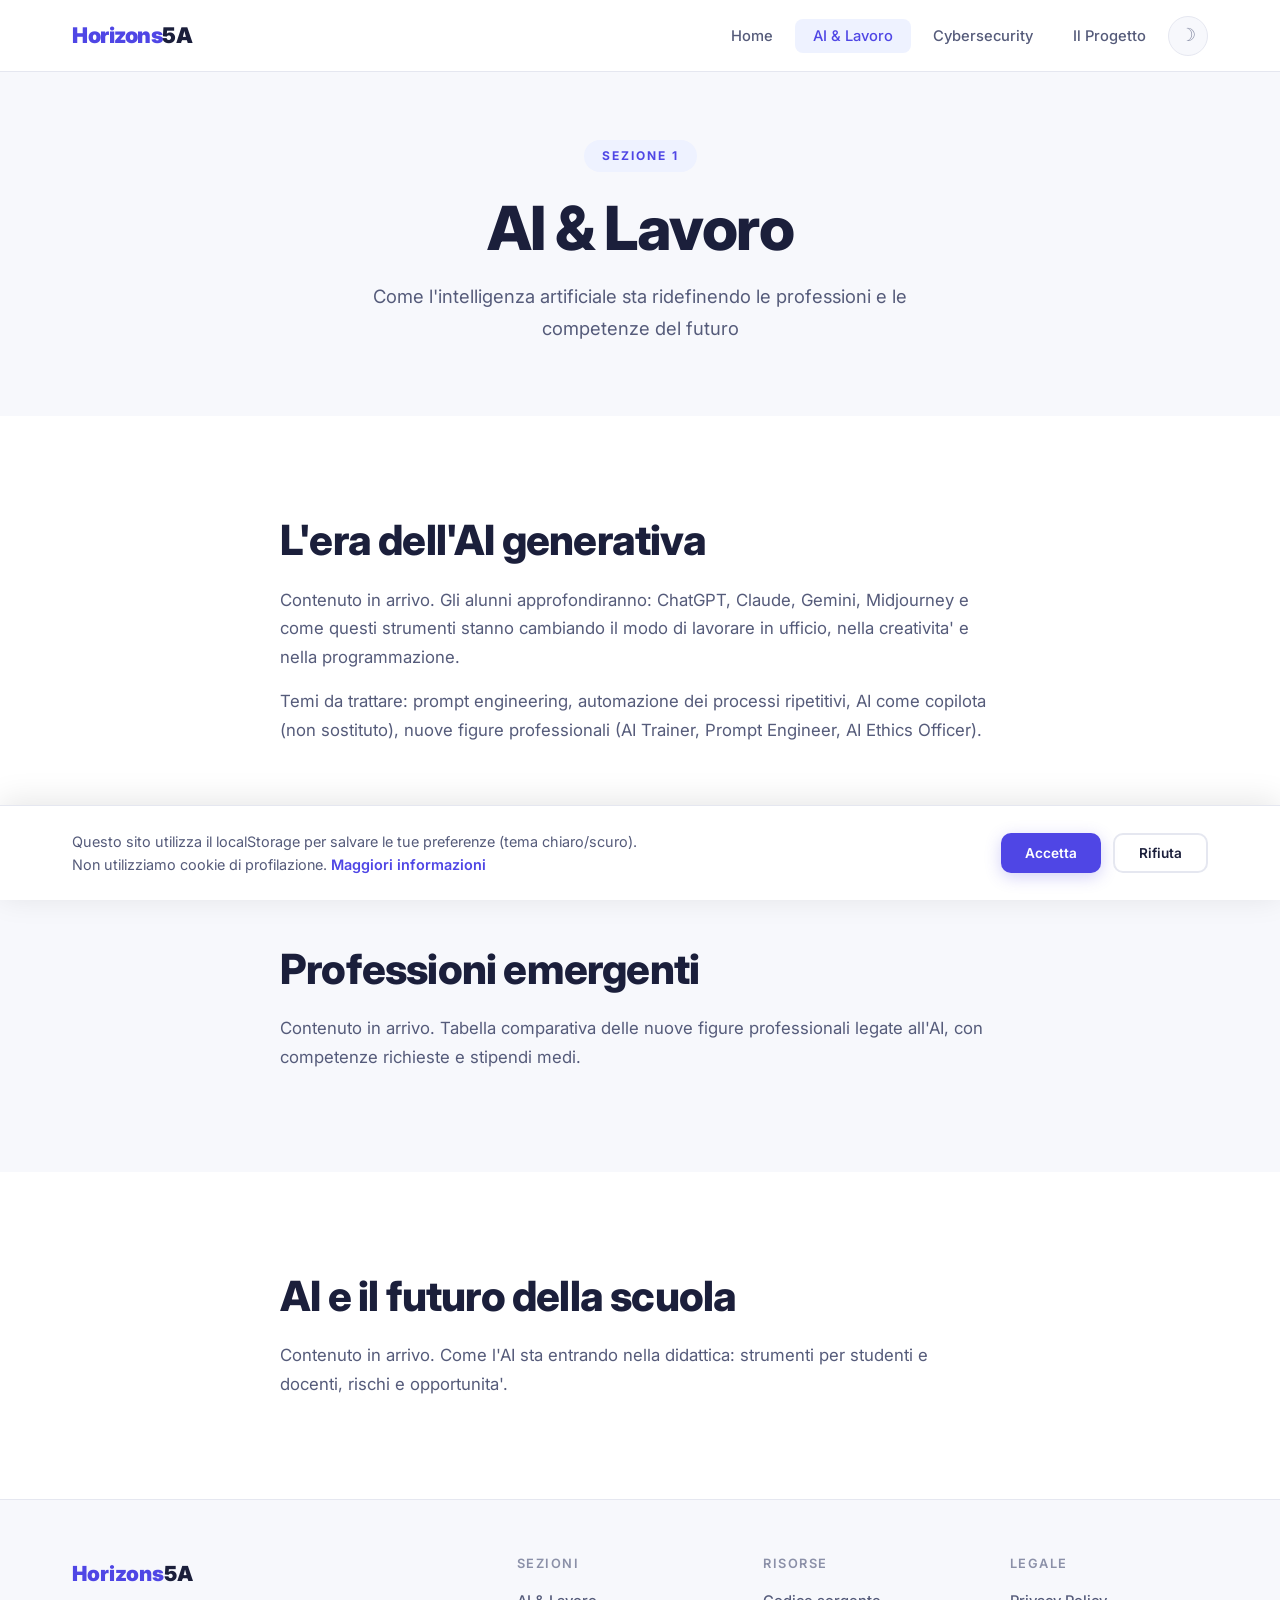
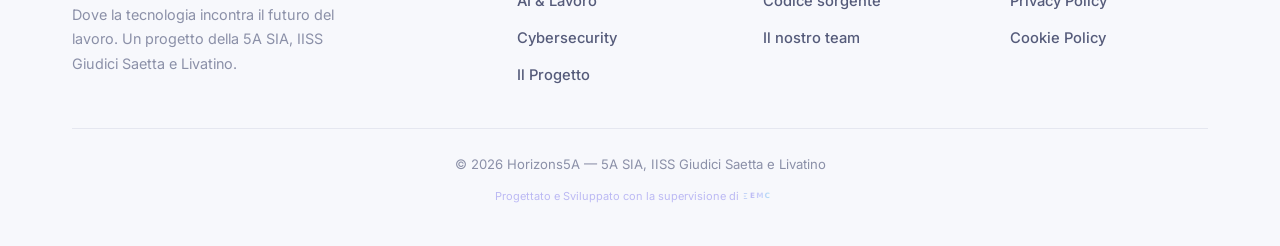
==== pages/ai-lavoro.html @ 9873b33f "Aggiunta Cookie Policy, Privacy Policy e cookie banner" ====
<!DOCTYPE html>
<html lang="it">
<head>
    <meta charset="UTF-8">
    <meta name="viewport" content="width=device-width, initial-scale=1.0">
    <title>AI & Lavoro — Horizons5A</title>
    <link rel="stylesheet" href="../css/style.css">
</head>
<body>

    <nav class="navbar">
        <div class="container">
            <a href="../index.html" class="nav-brand"><span>Horizons</span>5A</a>
            <ul class="nav-links">
                <li><a href="../index.html">Home</a></li>
                <li><a href="ai-lavoro.html">AI & Lavoro</a></li>
                <li><a href="cybersecurity.html">Cybersecurity</a></li>
                <li><a href="il-progetto.html">Il Progetto</a></li>
                <li><button class="theme-toggle" aria-label="Cambia tema"></button></li>
            </ul>
            <button class="nav-hamburger" aria-label="Menu">
                <span></span><span></span><span></span>
            </button>
        </div>
    </nav>

    <section class="page-hero">
        <div class="container">
            <span class="section-tag">Sezione 1</span>
            <h1>AI & Lavoro</h1>
            <p>Come l'intelligenza artificiale sta ridefinendo le professioni e le competenze del futuro</p>
        </div>
    </section>

    <section>
        <div class="container">
            <div class="content-block fade-in">
                <h2>L'era dell'AI generativa</h2>
                <p>Contenuto in arrivo. Gli alunni approfondiranno: ChatGPT, Claude, Gemini, Midjourney e come questi strumenti stanno cambiando il modo di lavorare in ufficio, nella creativita' e nella programmazione.</p>
                <p>Temi da trattare: prompt engineering, automazione dei processi ripetitivi, AI come copilota (non sostituto), nuove figure professionali (AI Trainer, Prompt Engineer, AI Ethics Officer).</p>
            </div>
        </div>
    </section>

    <section style="background: var(--bg-secondary);">
        <div class="container">
            <div class="content-block fade-in">
                <h2>Professioni emergenti</h2>
                <p>Contenuto in arrivo. Tabella comparativa delle nuove figure professionali legate all'AI, con competenze richieste e stipendi medi.</p>
            </div>
        </div>
    </section>

    <section>
        <div class="container">
            <div class="content-block fade-in">
                <h2>AI e il futuro della scuola</h2>
                <p>Contenuto in arrivo. Come l'AI sta entrando nella didattica: strumenti per studenti e docenti, rischi e opportunita'.</p>
            </div>
        </div>
    </section>

    <footer class="footer">
        <div class="container">
            <div class="footer-grid">
                <div>
                    <div class="footer-brand"><span>Horizons</span>5A</div>
                    <p class="footer-desc">Dove la tecnologia incontra il futuro del lavoro. Un progetto della 5A SIA, IISS Giudici Saetta e Livatino.</p>
                </div>
                <div class="footer-col">
                    <h4>Sezioni</h4>
                    <ul>
                        <li><a href="ai-lavoro.html">AI & Lavoro</a></li>
                        <li><a href="cybersecurity.html">Cybersecurity</a></li>
                        <li><a href="il-progetto.html">Il Progetto</a></li>
                    </ul>
                </div>
                <div class="footer-col">
                    <h4>Risorse</h4>
                    <ul>
                        <li><a href="https://github.com/EnRiX84/horizons5a" target="_blank" rel="noopener">Codice sorgente</a></li>
                        <li><a href="il-progetto.html">Il nostro team</a></li>
                    </ul>
                </div>
                <div class="footer-col">
                    <h4>Legale</h4>
                    <ul>
                        <li><a href="privacy-policy.html">Privacy Policy</a></li>
                        <li><a href="cookie-policy.html">Cookie Policy</a></li>
                    </ul>
                </div>
            </div>
            <div class="footer-bottom">
                <p>&copy; 2026 Horizons5A &mdash; 5A SIA, IISS Giudici Saetta e Livatino</p>
                <p style="margin-top: 8px;">
                    <a href="https://www.enricomariacaruso.it" target="_blank" rel="noopener" style="opacity:0.35; font-size:11px;">
                        Progettato e Sviluppato con la supervisione di
                        <svg xmlns="http://www.w3.org/2000/svg" viewBox="0 0 120 30" style="height:11px; vertical-align:middle; display:inline-block;">
                            <defs>
                                <linearGradient id="emc-bars" x1="0%" y1="0%" x2="100%" y2="100%">
                                    <stop offset="0%" stop-color="#4f46e5"/>
                                    <stop offset="100%" stop-color="#0ea5e9"/>
                                </linearGradient>
                                <linearGradient id="emc-text" x1="0%" y1="0%" x2="100%" y2="0%">
                                    <stop offset="0%" stop-color="#4f46e5"/>
                                    <stop offset="50%" stop-color="#818cf8"/>
                                    <stop offset="100%" stop-color="#0ea5e9"/>
                                </linearGradient>
                            </defs>
                            <path d="M5 6 L15 6 L13 8 L5 8 Z" fill="url(#emc-bars)"/>
                            <path d="M5 13 L12 13 L10 15 L5 15 Z" fill="url(#emc-bars)"/>
                            <path d="M5 20 L15 20 L13 22 L5 22 Z" fill="url(#emc-bars)"/>
                            <text x="22" y="20" font-size="20" font-weight="700" letter-spacing="3" fill="url(#emc-text)" font-family="system-ui, sans-serif">EMC</text>
                        </svg>
                    </a>
                </p>
            </div>
        </div>
    </footer>

    <script src="../js/main.js"></script>
</body>
</html>
---- css/style.css ----
/* ============================================================
   Horizons5A — Stylesheet
   Ispirato a SiteGround: pulito, professionale, elegante
   ============================================================ */

@import url('https://fonts.googleapis.com/css2?family=Inter:wght@400;500;600;700;800;900&display=swap');

/* --- CSS Variables --- */
:root {
    --bg-primary: #ffffff;
    --bg-secondary: #f7f8fc;
    --bg-tertiary: #eef1f8;
    --bg-card: #ffffff;
    --text-primary: #1b1f3b;
    --text-secondary: #555b7a;
    --text-muted: #8b90a8;
    --accent: #4f46e5;
    --accent-hover: #4338ca;
    --accent-light: #eef2ff;
    --accent-glow: rgba(79, 70, 229, 0.08);
    --cyan: #0ea5e9;
    --gradient: linear-gradient(135deg, #4f46e5, #0ea5e9);
    --border: #e5e7f0;
    --shadow-sm: 0 1px 2px rgba(0, 0, 0, 0.04);
    --shadow: 0 4px 16px rgba(0, 0, 0, 0.06);
    --shadow-lg: 0 12px 48px rgba(0, 0, 0, 0.08);
    --shadow-xl: 0 24px 64px rgba(0, 0, 0, 0.1);
    --radius: 16px;
    --radius-sm: 10px;
    --radius-xs: 8px;
    --nav-height: 72px;
    --max-width: 1200px;
    --font: 'Inter', system-ui, -apple-system, sans-serif;
}

[data-theme="dark"] {
    --bg-primary: #0f1117;
    --bg-secondary: #161822;
    --bg-tertiary: #1c1f2e;
    --bg-card: #1c1f2e;
    --text-primary: #eceef4;
    --text-secondary: #9ca0b8;
    --text-muted: #6b7094;
    --accent: #818cf8;
    --accent-hover: #6366f1;
    --accent-light: rgba(129, 140, 248, 0.12);
    --accent-glow: rgba(129, 140, 248, 0.1);
    --border: #2a2d3e;
    --shadow-sm: 0 1px 2px rgba(0, 0, 0, 0.2);
    --shadow: 0 4px 16px rgba(0, 0, 0, 0.2);
    --shadow-lg: 0 12px 48px rgba(0, 0, 0, 0.25);
    --shadow-xl: 0 24px 64px rgba(0, 0, 0, 0.3);
}

/* --- Reset & Base --- */
*, *::before, *::after {
    margin: 0;
    padding: 0;
    box-sizing: border-box;
}

html {
    scroll-behavior: smooth;
    scroll-padding-top: var(--nav-height);
}

body {
    font-family: var(--font);
    background: var(--bg-primary);
    color: var(--text-primary);
    line-height: 1.7;
    transition: background 0.3s, color 0.3s;
    overflow-x: hidden;
    -webkit-font-smoothing: antialiased;
    -moz-osx-font-smoothing: grayscale;
}

a {
    color: var(--accent);
    text-decoration: none;
    transition: color 0.2s;
}

a:hover {
    color: var(--accent-hover);
}

img {
    max-width: 100%;
    display: block;
}

/* --- Typography --- */
h1, h2, h3, h4 {
    line-height: 1.2;
    color: var(--text-primary);
    font-weight: 800;
}

h1 { font-size: clamp(2.5rem, 5.5vw, 3.8rem); letter-spacing: -1.5px; }
h2 { font-size: clamp(1.8rem, 3.5vw, 2.6rem); letter-spacing: -0.8px; }
h3 { font-size: 1.25rem; font-weight: 700; letter-spacing: -0.3px; }
h4 { font-size: 1.05rem; font-weight: 700; }

p {
    color: var(--text-secondary);
    max-width: 65ch;
    font-size: 1.05rem;
}

/* --- Layout --- */
.container {
    width: 100%;
    max-width: var(--max-width);
    margin: 0 auto;
    padding: 0 32px;
}

section {
    padding: 100px 0;
}

/* ============================================================
   NAVBAR — pulita, con blur
   ============================================================ */
.navbar {
    position: fixed;
    top: 0;
    left: 0;
    right: 0;
    height: var(--nav-height);
    background: rgba(255, 255, 255, 0.92);
    backdrop-filter: blur(24px);
    -webkit-backdrop-filter: blur(24px);
    border-bottom: 1px solid var(--border);
    z-index: 1000;
    transition: background 0.3s, box-shadow 0.3s;
}

[data-theme="dark"] .navbar {
    background: rgba(15, 17, 23, 0.92);
}

.navbar.scrolled {
    box-shadow: var(--shadow);
}

.navbar .container {
    display: flex;
    align-items: center;
    justify-content: space-between;
    height: 100%;
}

.nav-brand {
    font-size: 1.35rem;
    font-weight: 900;
    color: var(--text-primary);
    letter-spacing: -0.5px;
}

.nav-brand span {
    color: var(--accent);
}

.nav-links {
    display: flex;
    list-style: none;
    gap: 4px;
    align-items: center;
}

.nav-links a {
    color: var(--text-secondary);
    font-size: 0.92rem;
    font-weight: 500;
    padding: 8px 18px;
    border-radius: var(--radius-xs);
    transition: color 0.2s, background 0.2s;
}

.nav-links a:hover,
.nav-links a.active {
    color: var(--accent);
    background: var(--accent-light);
}

.theme-toggle {
    background: var(--bg-secondary);
    border: 1px solid var(--border);
    border-radius: 50%;
    width: 40px;
    height: 40px;
    cursor: pointer;
    display: flex;
    align-items: center;
    justify-content: center;
    font-size: 1.1rem;
    color: var(--text-muted);
    transition: all 0.2s;
}

.theme-toggle:hover {
    background: var(--accent-light);
    border-color: var(--accent);
    color: var(--accent);
}

.nav-hamburger {
    display: none;
    background: none;
    border: none;
    cursor: pointer;
    width: 40px;
    height: 40px;
    flex-direction: column;
    align-items: center;
    justify-content: center;
    gap: 5px;
}

.nav-hamburger span {
    display: block;
    width: 22px;
    height: 2px;
    background: var(--text-primary);
    border-radius: 2px;
    transition: transform 0.3s, opacity 0.3s;
}

.nav-hamburger.active span:nth-child(1) { transform: translateY(7px) rotate(45deg); }
.nav-hamburger.active span:nth-child(2) { opacity: 0; }
.nav-hamburger.active span:nth-child(3) { transform: translateY(-7px) rotate(-45deg); }

/* ============================================================
   HERO — SiteGround style: pulito, grande, professionale
   ============================================================ */
.hero {
    min-height: 92vh;
    display: flex;
    align-items: center;
    padding-top: var(--nav-height);
    position: relative;
    overflow: hidden;
    background: var(--bg-secondary);
}

.hero::before {
    content: '';
    position: absolute;
    top: 0;
    right: -20%;
    width: 70%;
    height: 100%;
    background: radial-gradient(ellipse at center, var(--accent-light) 0%, transparent 70%);
    opacity: 0.6;
    pointer-events: none;
}

[data-theme="dark"] .hero::before {
    background: radial-gradient(ellipse at center, rgba(79, 70, 229, 0.06) 0%, transparent 70%);
}

.hero-inner {
    display: grid;
    grid-template-columns: 1fr 1fr;
    gap: 64px;
    align-items: center;
    position: relative;
    z-index: 1;
}

.hero-text {
    max-width: 560px;
}

.hero-eyebrow {
    display: inline-flex;
    align-items: center;
    gap: 8px;
    background: var(--accent-light);
    color: var(--accent);
    font-size: 0.8rem;
    font-weight: 700;
    text-transform: uppercase;
    letter-spacing: 2px;
    padding: 8px 18px;
    border-radius: 50px;
    margin-bottom: 28px;
}

.hero h1 {
    margin-bottom: 20px;
}

.hero h1 .gradient-text {
    background: var(--gradient);
    -webkit-background-clip: text;
    -webkit-text-fill-color: transparent;
    background-clip: text;
}

.hero-subtitle {
    font-size: 1.15rem;
    line-height: 1.8;
    margin-bottom: 40px;
    color: var(--text-secondary);
}

.hero-buttons {
    display: flex;
    gap: 14px;
    flex-wrap: wrap;
}

/* Hero visual — icone/grafica decorativa */
.hero-visual {
    display: flex;
    align-items: center;
    justify-content: center;
    position: relative;
}

.hero-graphic {
    width: 100%;
    max-width: 480px;
    aspect-ratio: 1;
    position: relative;
}

.hero-graphic-ring {
    position: absolute;
    border: 2px solid var(--border);
    border-radius: 50%;
    animation: ringPulse 4s ease-in-out infinite;
}

.hero-graphic-ring:nth-child(1) {
    inset: 0;
    opacity: 0.6;
}

.hero-graphic-ring:nth-child(2) {
    inset: 15%;
    opacity: 0.4;
    animation-delay: -1s;
}

.hero-graphic-ring:nth-child(3) {
    inset: 30%;
    opacity: 0.3;
    animation-delay: -2s;
}

@keyframes ringPulse {
    0%, 100% { transform: scale(1); opacity: 0.3; }
    50% { transform: scale(1.03); opacity: 0.6; }
}

.hero-graphic-center {
    position: absolute;
    inset: 35%;
    background: var(--gradient);
    border-radius: 50%;
    display: flex;
    align-items: center;
    justify-content: center;
    font-size: 3rem;
    color: #fff;
    box-shadow: 0 16px 48px rgba(79, 70, 229, 0.3);
}

.hero-graphic-dot {
    position: absolute;
    width: 48px;
    height: 48px;
    background: var(--bg-card);
    border: 2px solid var(--border);
    border-radius: 50%;
    display: flex;
    align-items: center;
    justify-content: center;
    font-size: 1.3rem;
    box-shadow: var(--shadow);
}

.hero-graphic-dot:nth-child(5) { top: 8%; left: 50%; transform: translateX(-50%); }
.hero-graphic-dot:nth-child(6) { top: 50%; right: 2%; transform: translateY(-50%); }
.hero-graphic-dot:nth-child(7) { bottom: 8%; left: 50%; transform: translateX(-50%); }
.hero-graphic-dot:nth-child(8) { top: 50%; left: 2%; transform: translateY(-50%); }

/* ============================================================
   BUTTONS — SiteGround style
   ============================================================ */
.btn {
    display: inline-flex;
    align-items: center;
    gap: 8px;
    font-family: var(--font);
    font-weight: 600;
    font-size: 0.95rem;
    padding: 14px 32px;
    border-radius: var(--radius-sm);
    border: none;
    cursor: pointer;
    transition: all 0.25s ease;
    text-decoration: none;
}

.btn-primary {
    background: var(--accent);
    color: #fff;
    box-shadow: 0 4px 16px rgba(79, 70, 229, 0.25);
}

.btn-primary:hover {
    background: var(--accent-hover);
    transform: translateY(-2px);
    box-shadow: 0 8px 24px rgba(79, 70, 229, 0.35);
    color: #fff;
}

.btn-outline {
    background: transparent;
    color: var(--text-primary);
    border: 2px solid var(--border);
}

.btn-outline:hover {
    border-color: var(--accent);
    color: var(--accent);
    transform: translateY(-2px);
}

/* ============================================================
   STATS BAR
   ============================================================ */
.stats-bar {
    background: var(--bg-primary);
    border-bottom: 1px solid var(--border);
    padding: 56px 0;
}

.stats-grid {
    display: grid;
    grid-template-columns: repeat(4, 1fr);
    gap: 32px;
    text-align: center;
}

.stat-item h3 {
    font-size: clamp(2rem, 4vw, 2.8rem);
    font-weight: 900;
    color: var(--accent);
    line-height: 1;
    margin-bottom: 8px;
    letter-spacing: -1px;
}

.stat-item p {
    font-size: 0.85rem;
    font-weight: 500;
    color: var(--text-muted);
    text-transform: uppercase;
    letter-spacing: 0.5px;
    margin: 0 auto;
}

/* ============================================================
   SECTION HEADERS
   ============================================================ */
.section-header {
    text-align: center;
    margin-bottom: 64px;
}

.section-header p {
    margin: 16px auto 0;
    font-size: 1.1rem;
    max-width: 560px;
}

.section-tag {
    display: inline-block;
    background: var(--accent-light);
    color: var(--accent);
    font-size: 0.75rem;
    font-weight: 700;
    text-transform: uppercase;
    letter-spacing: 2px;
    padding: 6px 18px;
    border-radius: 50px;
    margin-bottom: 20px;
}

/* ============================================================
   FEATURE CARDS — SiteGround style: pulite, ombra sottile
   ============================================================ */
.features-grid {
    display: grid;
    grid-template-columns: repeat(2, 1fr);
    gap: 32px;
}

.feature-card {
    position: relative;
    background: var(--bg-card);
    border-radius: var(--radius);
    padding: 48px 40px;
    border: 1px solid var(--border);
    text-decoration: none;
    display: block;
    transition: all 0.3s ease;
}

.feature-card:hover {
    transform: translateY(-4px);
    box-shadow: var(--shadow-xl);
    border-color: transparent;
}

.feature-icon {
    width: 60px;
    height: 60px;
    background: var(--accent-light);
    border-radius: var(--radius-sm);
    display: flex;
    align-items: center;
    justify-content: center;
    font-size: 1.8rem;
    margin-bottom: 24px;
}

.feature-card h3 {
    font-size: 1.4rem;
    margin-bottom: 12px;
    color: var(--text-primary);
}

.feature-card p {
    font-size: 1rem;
    margin-bottom: 28px;
    line-height: 1.7;
}

.feature-link {
    display: inline-flex;
    align-items: center;
    gap: 8px;
    font-weight: 600;
    font-size: 0.95rem;
    color: var(--accent);
    transition: gap 0.2s;
}

.feature-card:hover .feature-link {
    gap: 14px;
}

/* ============================================================
   QUOTE / CTA
   ============================================================ */
.cta-section {
    background: var(--text-primary);
    text-align: center;
    position: relative;
    overflow: hidden;
}

[data-theme="dark"] .cta-section {
    background: var(--bg-tertiary);
}

.cta-section h2 {
    color: #fff;
    margin-bottom: 16px;
    font-size: clamp(1.5rem, 3vw, 2.2rem);
    font-weight: 700;
}

[data-theme="dark"] .cta-section h2 {
    color: var(--text-primary);
}

.cta-section p {
    color: rgba(255, 255, 255, 0.5);
    margin: 0 auto 40px;
    font-size: 1.05rem;
}

[data-theme="dark"] .cta-section p {
    color: var(--text-muted);
}

.cta-section .btn-primary {
    background: #fff;
    color: var(--text-primary);
    box-shadow: none;
}

.cta-section .btn-primary:hover {
    background: var(--accent-light);
    color: var(--accent);
}

[data-theme="dark"] .cta-section .btn-primary {
    background: var(--accent);
    color: #fff;
}

/* ============================================================
   PAGE HERO (sottopagine)
   ============================================================ */
.page-hero {
    padding: 140px 0 72px;
    background: var(--bg-secondary);
    text-align: center;
    position: relative;
}

.page-hero h1 {
    margin-bottom: 16px;
}

.page-hero p {
    color: var(--text-secondary);
    margin: 0 auto;
    font-size: 1.15rem;
    max-width: 560px;
}

/* ============================================================
   CONTENT BLOCKS
   ============================================================ */
.content-block {
    max-width: 720px;
    margin: 0 auto;
}

.content-block h2 {
    margin-bottom: 20px;
}

.content-block p + p {
    margin-top: 16px;
}

.content-block strong {
    color: var(--text-primary);
    font-weight: 600;
}

/* ============================================================
   TEAM
   ============================================================ */
.team-grid {
    display: grid;
    grid-template-columns: repeat(auto-fit, minmax(200px, 1fr));
    gap: 24px;
    text-align: center;
}

.team-member {
    background: var(--bg-card);
    border: 1px solid var(--border);
    border-radius: var(--radius);
    padding: 40px 20px;
    transition: all 0.3s ease;
}

.team-member:hover {
    transform: translateY(-4px);
    box-shadow: var(--shadow-lg);
    border-color: transparent;
}

.team-avatar {
    width: 72px;
    height: 72px;
    background: var(--gradient);
    border-radius: 50%;
    display: flex;
    align-items: center;
    justify-content: center;
    font-size: 1.4rem;
    font-weight: 700;
    color: #fff;
    margin: 0 auto 16px;
}

.team-member h4 {
    font-size: 1rem;
    margin-bottom: 4px;
}

.team-member p {
    font-size: 0.85rem;
    color: var(--text-muted);
}

/* ============================================================
   FOOTER — multi-colonna stile SiteGround
   ============================================================ */
.footer {
    background: var(--bg-secondary);
    border-top: 1px solid var(--border);
    padding: 56px 0 40px;
}

.footer-grid {
    display: grid;
    grid-template-columns: 2fr 1fr 1fr 1fr;
    gap: 48px;
    margin-bottom: 40px;
}

.footer-brand {
    font-size: 1.3rem;
    font-weight: 900;
    color: var(--text-primary);
    margin-bottom: 12px;
}

.footer-brand span {
    color: var(--accent);
}

.footer-desc {
    font-size: 0.9rem;
    color: var(--text-muted);
    max-width: 300px;
    line-height: 1.7;
}

.footer h4 {
    font-size: 0.8rem;
    text-transform: uppercase;
    letter-spacing: 1.5px;
    color: var(--text-muted);
    margin-bottom: 16px;
    font-weight: 600;
}

.footer-col ul {
    list-style: none;
    display: flex;
    flex-direction: column;
    gap: 10px;
}

.footer-col a {
    color: var(--text-secondary);
    font-size: 0.92rem;
    font-weight: 500;
    transition: color 0.2s;
}

.footer-col a:hover {
    color: var(--accent);
}

.footer-bottom {
    border-top: 1px solid var(--border);
    padding-top: 24px;
    text-align: center;
}

.footer-bottom p {
    font-size: 0.82rem;
    color: var(--text-muted);
    margin: 0 auto;
}

/* ============================================================
   LEGAL PAGES
   ============================================================ */
.legal-content h2 {
    margin-top: 48px;
}

.legal-content h2:first-child {
    margin-top: 0;
}

.legal-content h3 {
    margin-top: 32px;
    margin-bottom: 12px;
}

.legal-content ul {
    padding-left: 24px;
    margin-top: 12px;
}

.legal-content ul li {
    margin-bottom: 8px;
    color: var(--text-secondary);
    font-size: 1.05rem;
    line-height: 1.7;
}

.legal-content ul li a {
    font-weight: 500;
}

.legal-content code {
    background: var(--accent-light);
    color: var(--accent);
    font-family: 'SFMono-Regular', Consolas, monospace;
    font-size: 0.88rem;
    padding: 2px 8px;
    border-radius: 6px;
}

.legal-table {
    width: 100%;
    border-collapse: collapse;
    margin: 20px 0;
    font-size: 0.92rem;
}

.legal-table th,
.legal-table td {
    text-align: left;
    padding: 12px 16px;
    border-bottom: 1px solid var(--border);
    color: var(--text-secondary);
}

.legal-table th {
    font-weight: 600;
    color: var(--text-primary);
    background: var(--bg-secondary);
    font-size: 0.8rem;
    text-transform: uppercase;
    letter-spacing: 0.5px;
}

.legal-table tr:last-child td {
    border-bottom: none;
}

/* ============================================================
   COOKIE BANNER
   ============================================================ */
.cookie-banner {
    position: fixed;
    bottom: 0;
    left: 0;
    right: 0;
    z-index: 9999;
    background: var(--bg-card);
    border-top: 1px solid var(--border);
    box-shadow: 0 -4px 32px rgba(0, 0, 0, 0.1);
    padding: 24px 0;
    transform: translateY(100%);
    transition: transform 0.4s ease;
}

.cookie-banner.visible {
    transform: translateY(0);
}

[data-theme="dark"] .cookie-banner {
    box-shadow: 0 -4px 32px rgba(0, 0, 0, 0.3);
}

.cookie-banner-inner {
    display: flex;
    align-items: center;
    gap: 24px;
    flex-wrap: wrap;
}

.cookie-banner-text {
    flex: 1;
    min-width: 280px;
}

.cookie-banner-text p {
    font-size: 0.9rem;
    color: var(--text-secondary);
    margin: 0;
    line-height: 1.6;
}

.cookie-banner-text a {
    font-weight: 600;
}

.cookie-banner-actions {
    display: flex;
    gap: 12px;
    flex-shrink: 0;
}

.cookie-banner .btn {
    padding: 10px 24px;
    font-size: 0.85rem;
}

/* ============================================================
   SCROLL ANIMATIONS
   ============================================================ */
.fade-in {
    opacity: 0;
    transform: translateY(24px);
    transition: opacity 0.6s ease, transform 0.6s ease;
}

.fade-in.visible {
    opacity: 1;
    transform: translateY(0);
}

.fade-in-delay-1 { transition-delay: 0.15s; }
.fade-in-delay-2 { transition-delay: 0.3s; }
.fade-in-delay-3 { transition-delay: 0.45s; }

/* ============================================================
   RESPONSIVE
   ============================================================ */
@media (max-width: 900px) {
    .hero-inner {
        grid-template-columns: 1fr;
        text-align: center;
        gap: 48px;
    }

    .hero-text {
        max-width: 100%;
    }

    .hero-buttons {
        justify-content: center;
    }

    .hero-graphic {
        max-width: 320px;
        margin: 0 auto;
    }

    .features-grid {
        grid-template-columns: 1fr;
    }

    .footer-grid {
        grid-template-columns: 1fr;
        gap: 32px;
    }
}

@media (max-width: 768px) {
    .container {
        padding: 0 20px;
    }

    .nav-links {
        display: none;
        position: absolute;
        top: var(--nav-height);
        left: 0;
        right: 0;
        background: var(--bg-primary);
        flex-direction: column;
        padding: 16px 24px;
        border-bottom: 1px solid var(--border);
        box-shadow: var(--shadow-lg);
    }

    .nav-links.open {
        display: flex;
    }

    .nav-hamburger {
        display: flex;
    }

    section {
        padding: 72px 0;
    }

    .stats-grid {
        grid-template-columns: repeat(2, 1fr);
        gap: 24px;
    }

    .team-grid {
        grid-template-columns: repeat(2, 1fr);
    }

    .feature-card {
        padding: 32px 24px;
    }
}

@media (max-width: 480px) {
    .stats-grid {
        grid-template-columns: 1fr;
    }

    .team-grid {
        grid-template-columns: 1fr;
    }
}
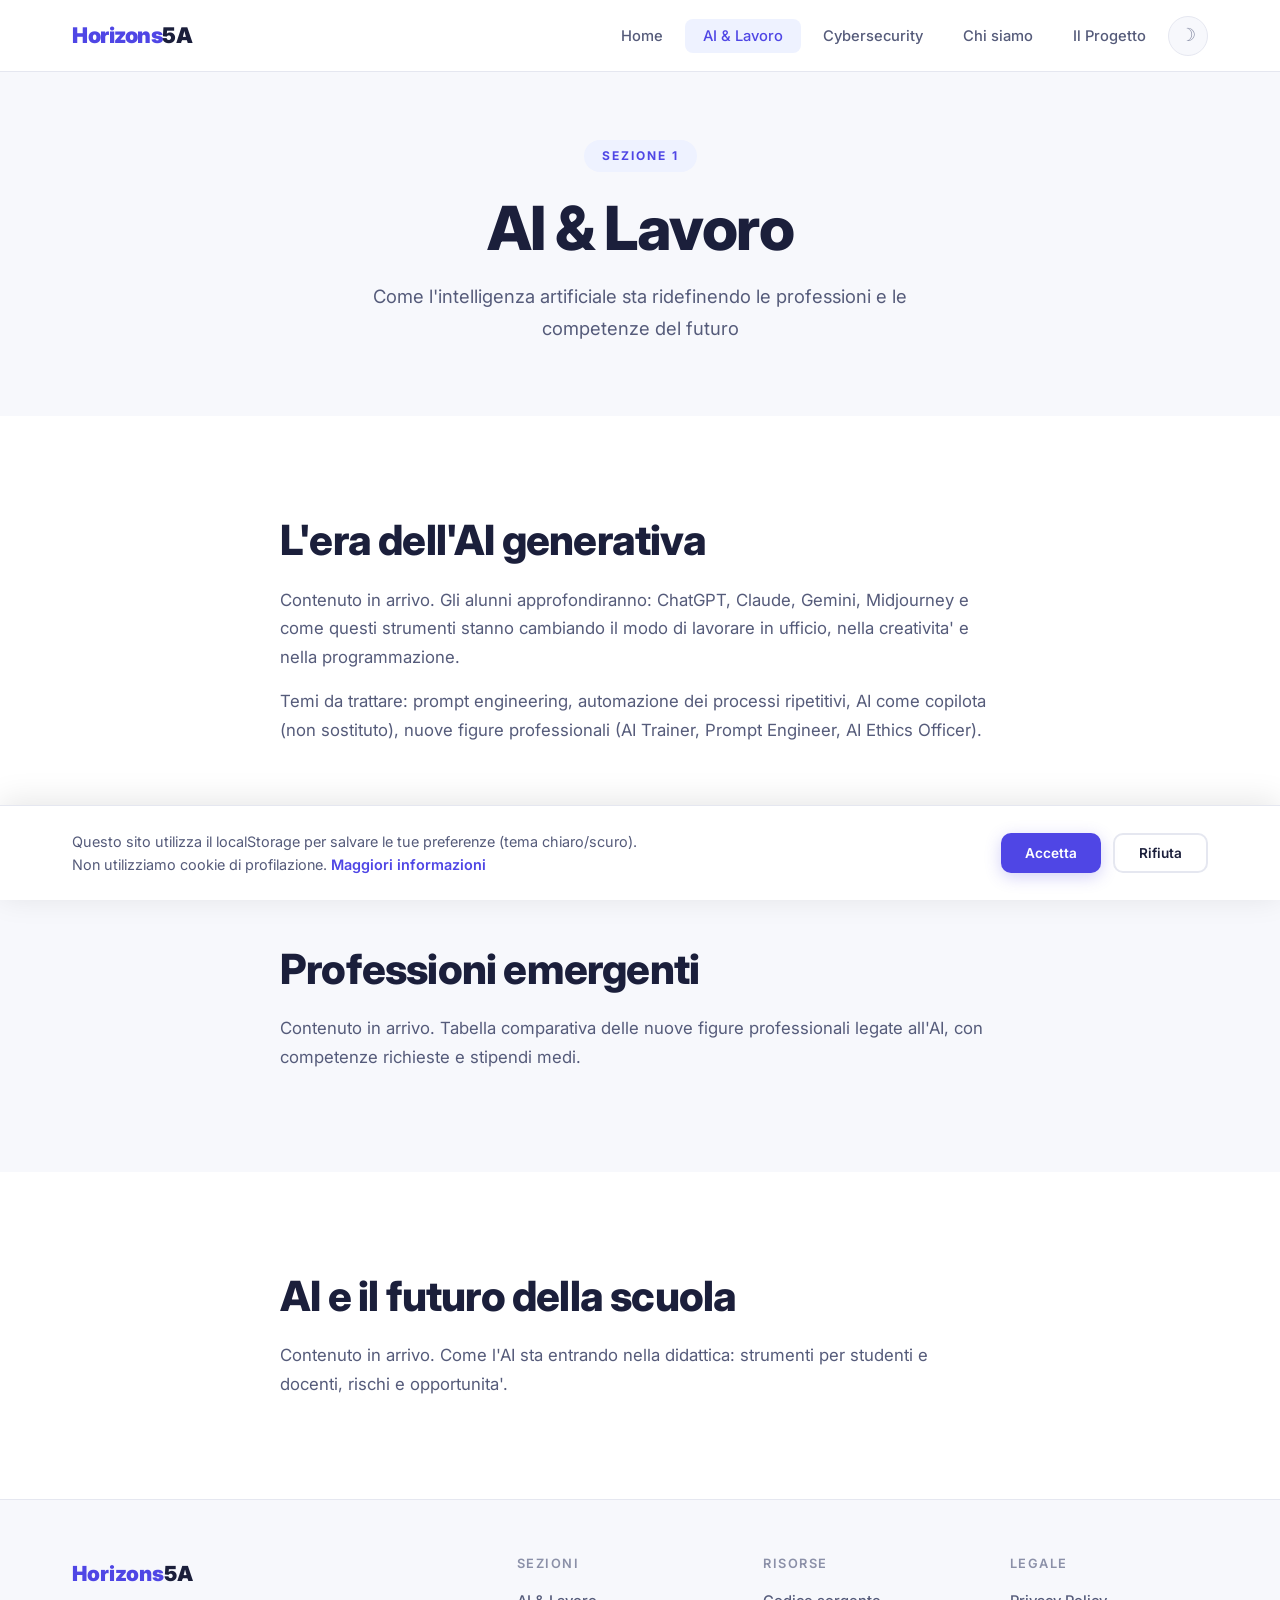
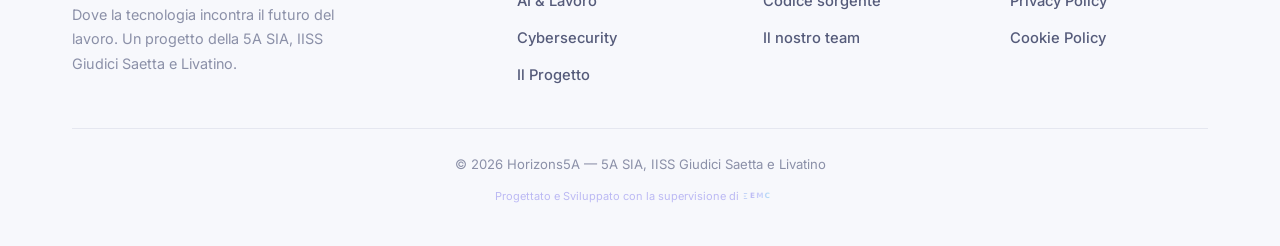
==== commit 8ee4f84c: "Aggiunta voce "Chi siamo" nella navbar Nuovo link "Chi siamo" in tutte le navbar del sito, posiziona" ====
--- a/pages/ai-lavoro.html
+++ b/pages/ai-lavoro.html
@@ -4,6 +4,11 @@
     <meta charset="UTF-8">
     <meta name="viewport" content="width=device-width, initial-scale=1.0">
     <title>AI & Lavoro — Horizons5A</title>
+    <link rel="icon" type="image/svg+xml" href="../favicon.svg">
+    <link rel="icon" type="image/x-icon" href="../favicon.ico">
+    <link rel="icon" type="image/png" sizes="32x32" href="../favicon-32x32.png">
+    <link rel="icon" type="image/png" sizes="16x16" href="../favicon-16x16.png">
+    <link rel="apple-touch-icon" sizes="180x180" href="../apple-touch-icon.png">
     <link rel="stylesheet" href="../css/style.css">
 </head>
 <body>
@@ -15,6 +20,7 @@
                 <li><a href="../index.html">Home</a></li>
                 <li><a href="ai-lavoro.html">AI & Lavoro</a></li>
                 <li><a href="cybersecurity.html">Cybersecurity</a></li>
+                <li><a href="../index.html#team">Chi siamo</a></li>
                 <li><a href="il-progetto.html">Il Progetto</a></li>
                 <li><button class="theme-toggle" aria-label="Cambia tema"></button></li>
             </ul>
@@ -91,7 +97,7 @@
                 </div>
             </div>
             <div class="footer-bottom">
-                <p>&copy; 2026 Horizons5A &mdash; 5A SIA, IISS Giudici Saetta e Livatino</p>
+                <p>&copy; <script>document.write(new Date().getFullYear())</script> Horizons5A &mdash; 5A SIA, IISS Giudici Saetta e Livatino</p>
                 <p style="margin-top: 8px;">
                     <a href="https://www.enricomariacaruso.it" target="_blank" rel="noopener" style="opacity:0.35; font-size:11px;">
                         Progettato e Sviluppato con la supervisione di
--- a/css/style.css
+++ b/css/style.css
@@ -655,8 +655,8 @@
    ============================================================ */
 .team-grid {
     display: grid;
-    grid-template-columns: repeat(auto-fit, minmax(200px, 1fr));
-    gap: 24px;
+    grid-template-columns: repeat(auto-fit, minmax(220px, 1fr));
+    gap: 28px;
     text-align: center;
 }
 
@@ -664,8 +664,11 @@
     background: var(--bg-card);
     border: 1px solid var(--border);
     border-radius: var(--radius);
-    padding: 40px 20px;
+    padding: 40px 24px 32px;
     transition: all 0.3s ease;
+    display: flex;
+    flex-direction: column;
+    align-items: center;
 }
 
 .team-member:hover {
@@ -675,17 +678,23 @@
 }
 
 .team-avatar {
-    width: 72px;
-    height: 72px;
-    background: var(--gradient);
+    width: 110px;
+    height: 110px;
     border-radius: 50%;
-    display: flex;
-    align-items: center;
-    justify-content: center;
-    font-size: 1.4rem;
-    font-weight: 700;
-    color: #fff;
     margin: 0 auto 16px;
+    object-fit: cover;
+    object-position: center top;
+    border: 3px solid var(--border);
+    background: var(--accent-light);
+    filter: saturate(0.85) contrast(1.1) brightness(1.05);
+    transition: all 0.4s ease;
+}
+
+.team-member:hover .team-avatar {
+    border-color: var(--accent);
+    transform: scale(1.08);
+    filter: saturate(1) contrast(1) brightness(1);
+    box-shadow: 0 8px 24px rgba(79, 70, 229, 0.2);
 }
 
 .team-member h4 {
@@ -693,9 +702,124 @@
     margin-bottom: 4px;
 }
 
+.team-member .team-role {
+    font-size: 0.8rem;
+    color: var(--accent);
+    font-weight: 600;
+    text-transform: uppercase;
+    letter-spacing: 0.5px;
+    margin-bottom: 12px;
+}
+
+.team-member .team-bio {
+    font-size: 0.88rem;
+    color: var(--text-muted);
+    line-height: 1.6;
+    max-width: 100%;
+}
+
 .team-member p {
     font-size: 0.85rem;
     color: var(--text-muted);
+}
+
+/* Supervisor card */
+.supervisor-card {
+    background: var(--bg-card);
+    border: 1px solid var(--border);
+    border-radius: var(--radius);
+    padding: 48px 40px;
+    display: flex;
+    align-items: center;
+    gap: 40px;
+    margin-top: 56px;
+    transition: all 0.3s ease;
+}
+
+.supervisor-card:hover {
+    box-shadow: var(--shadow-lg);
+    border-color: transparent;
+}
+
+.supervisor-card .team-avatar {
+    width: 130px;
+    height: 130px;
+    flex-shrink: 0;
+    margin: 0;
+}
+
+.supervisor-card:hover .team-avatar {
+    border-color: var(--accent);
+    transform: scale(1.08);
+    filter: saturate(1) contrast(1) brightness(1);
+    box-shadow: 0 8px 24px rgba(79, 70, 229, 0.2);
+}
+
+.supervisor-info {
+    text-align: left;
+}
+
+.supervisor-info h3 {
+    font-size: 1.3rem;
+    margin-bottom: 4px;
+}
+
+.supervisor-info .team-role {
+    display: inline-block;
+    font-size: 0.8rem;
+    color: var(--accent);
+    font-weight: 600;
+    text-transform: uppercase;
+    letter-spacing: 0.5px;
+    margin-bottom: 16px;
+}
+
+.supervisor-info .team-bio {
+    font-size: 0.95rem;
+    color: var(--text-secondary);
+    line-height: 1.7;
+    max-width: 540px;
+}
+
+.supervisor-links {
+    display: flex;
+    gap: 12px;
+    margin-top: 16px;
+}
+
+.supervisor-links a {
+    display: inline-flex;
+    align-items: center;
+    gap: 6px;
+    font-size: 0.85rem;
+    font-weight: 600;
+    color: var(--accent);
+    padding: 6px 16px;
+    border: 1px solid var(--border);
+    border-radius: 50px;
+    transition: all 0.2s;
+}
+
+.supervisor-links a:hover {
+    background: var(--accent-light);
+    border-color: var(--accent);
+}
+
+@media (max-width: 768px) {
+    .supervisor-card {
+        flex-direction: column;
+        text-align: center;
+        padding: 32px 24px;
+        gap: 24px;
+    }
+
+    .supervisor-info {
+        text-align: center;
+    }
+
+    .supervisor-links {
+        justify-content: center;
+    }
 }
 
 /* ============================================================
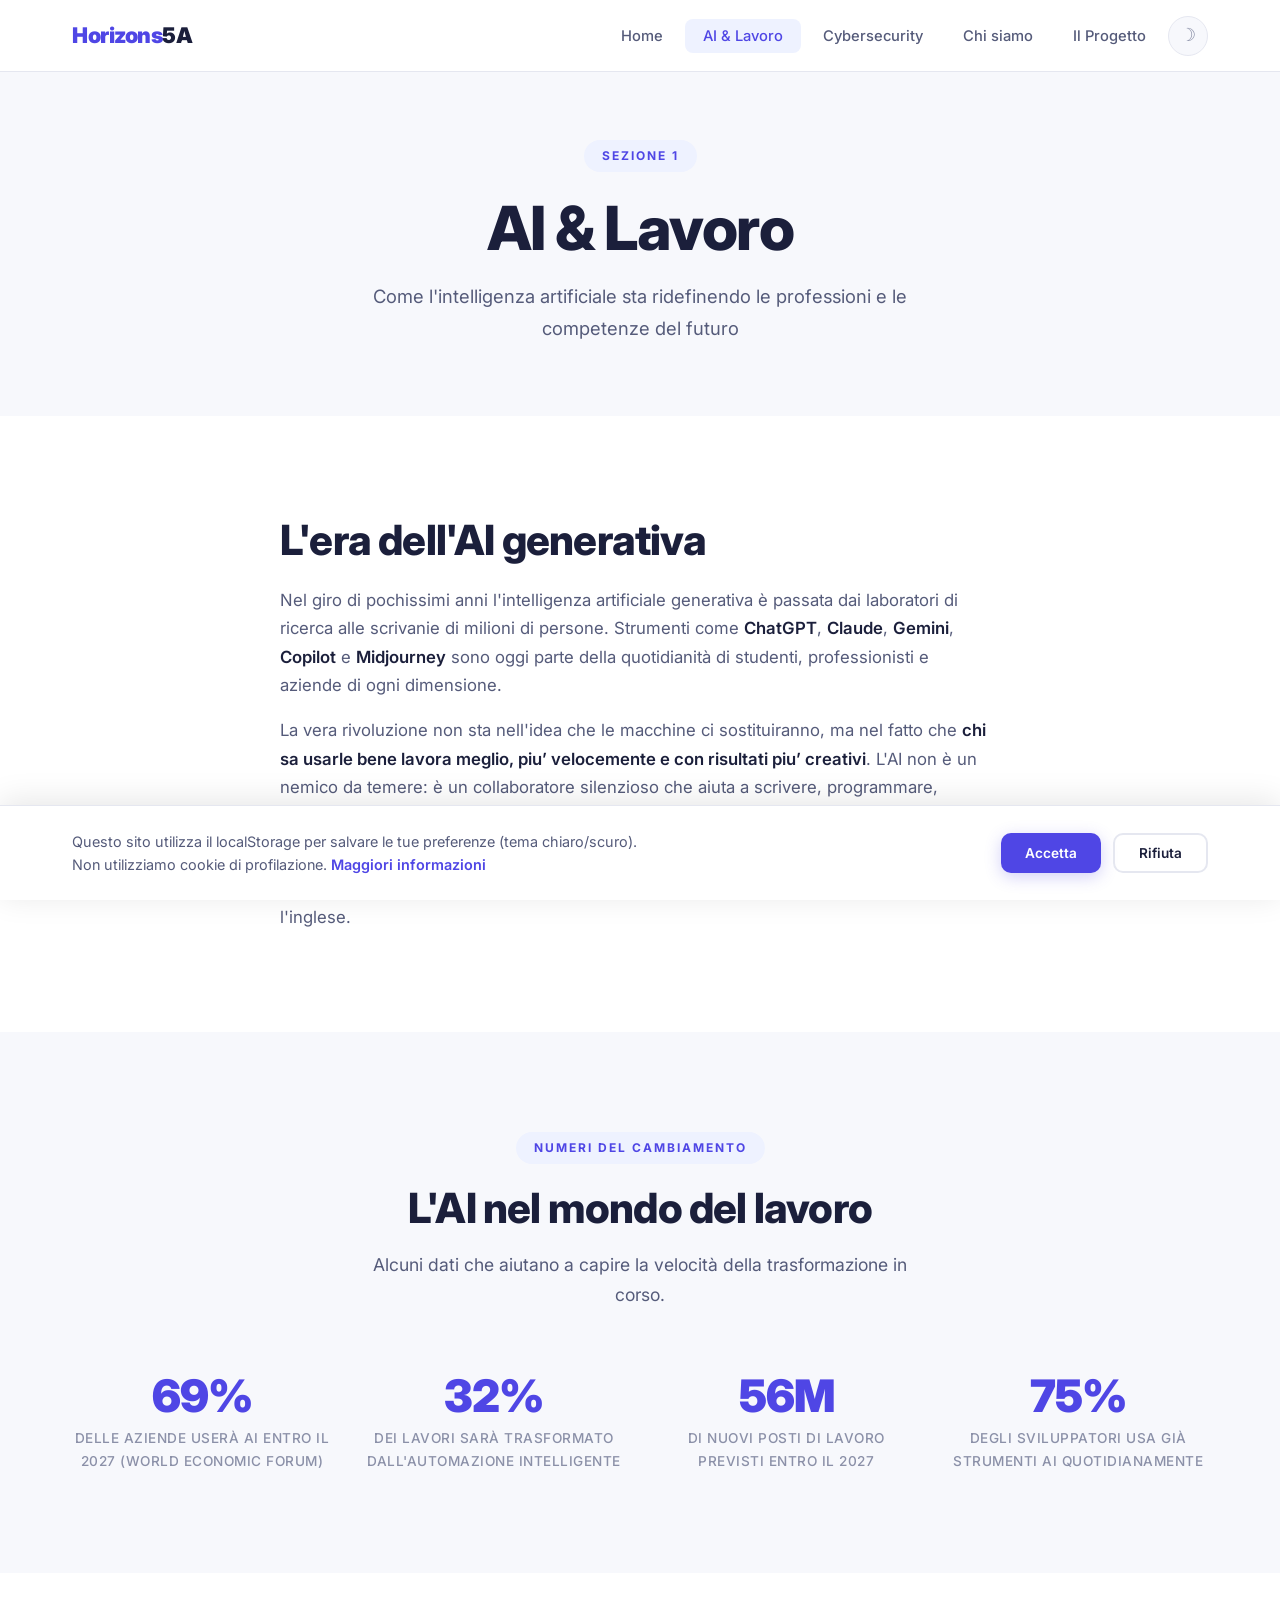
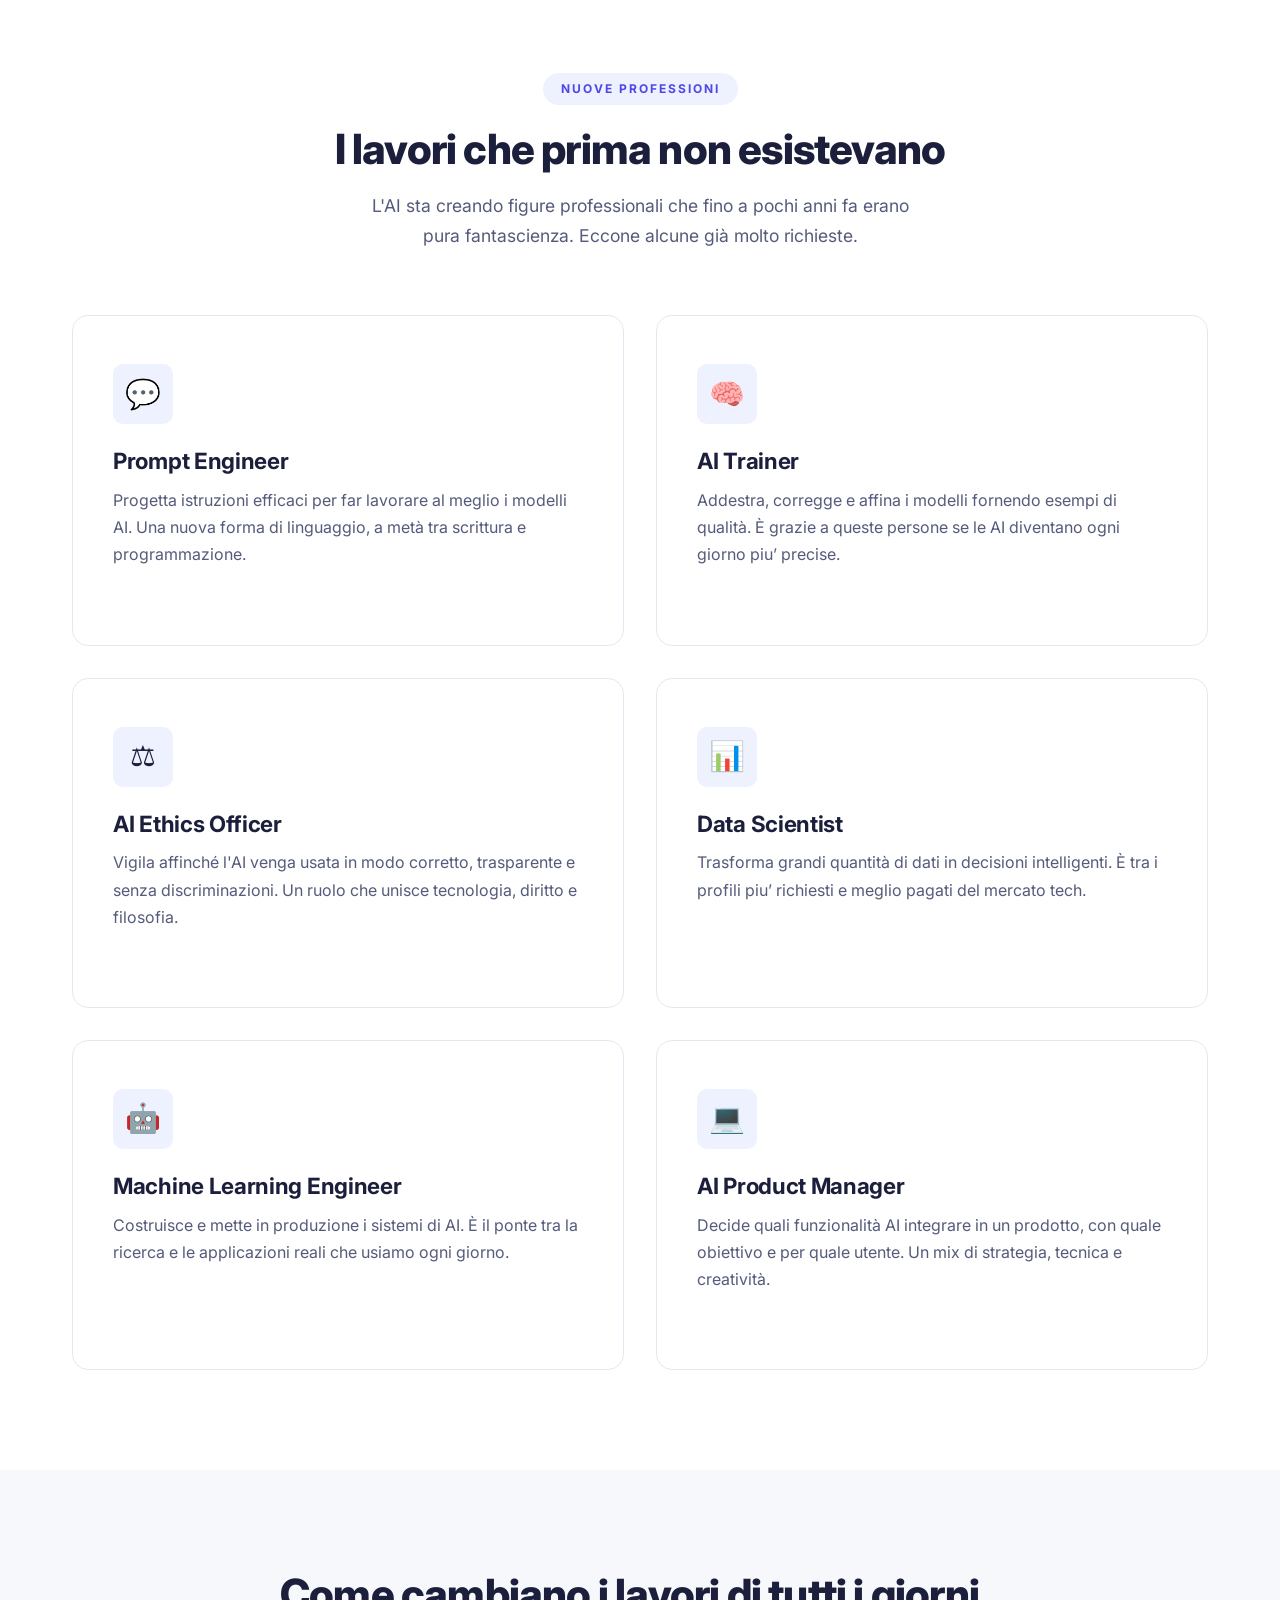
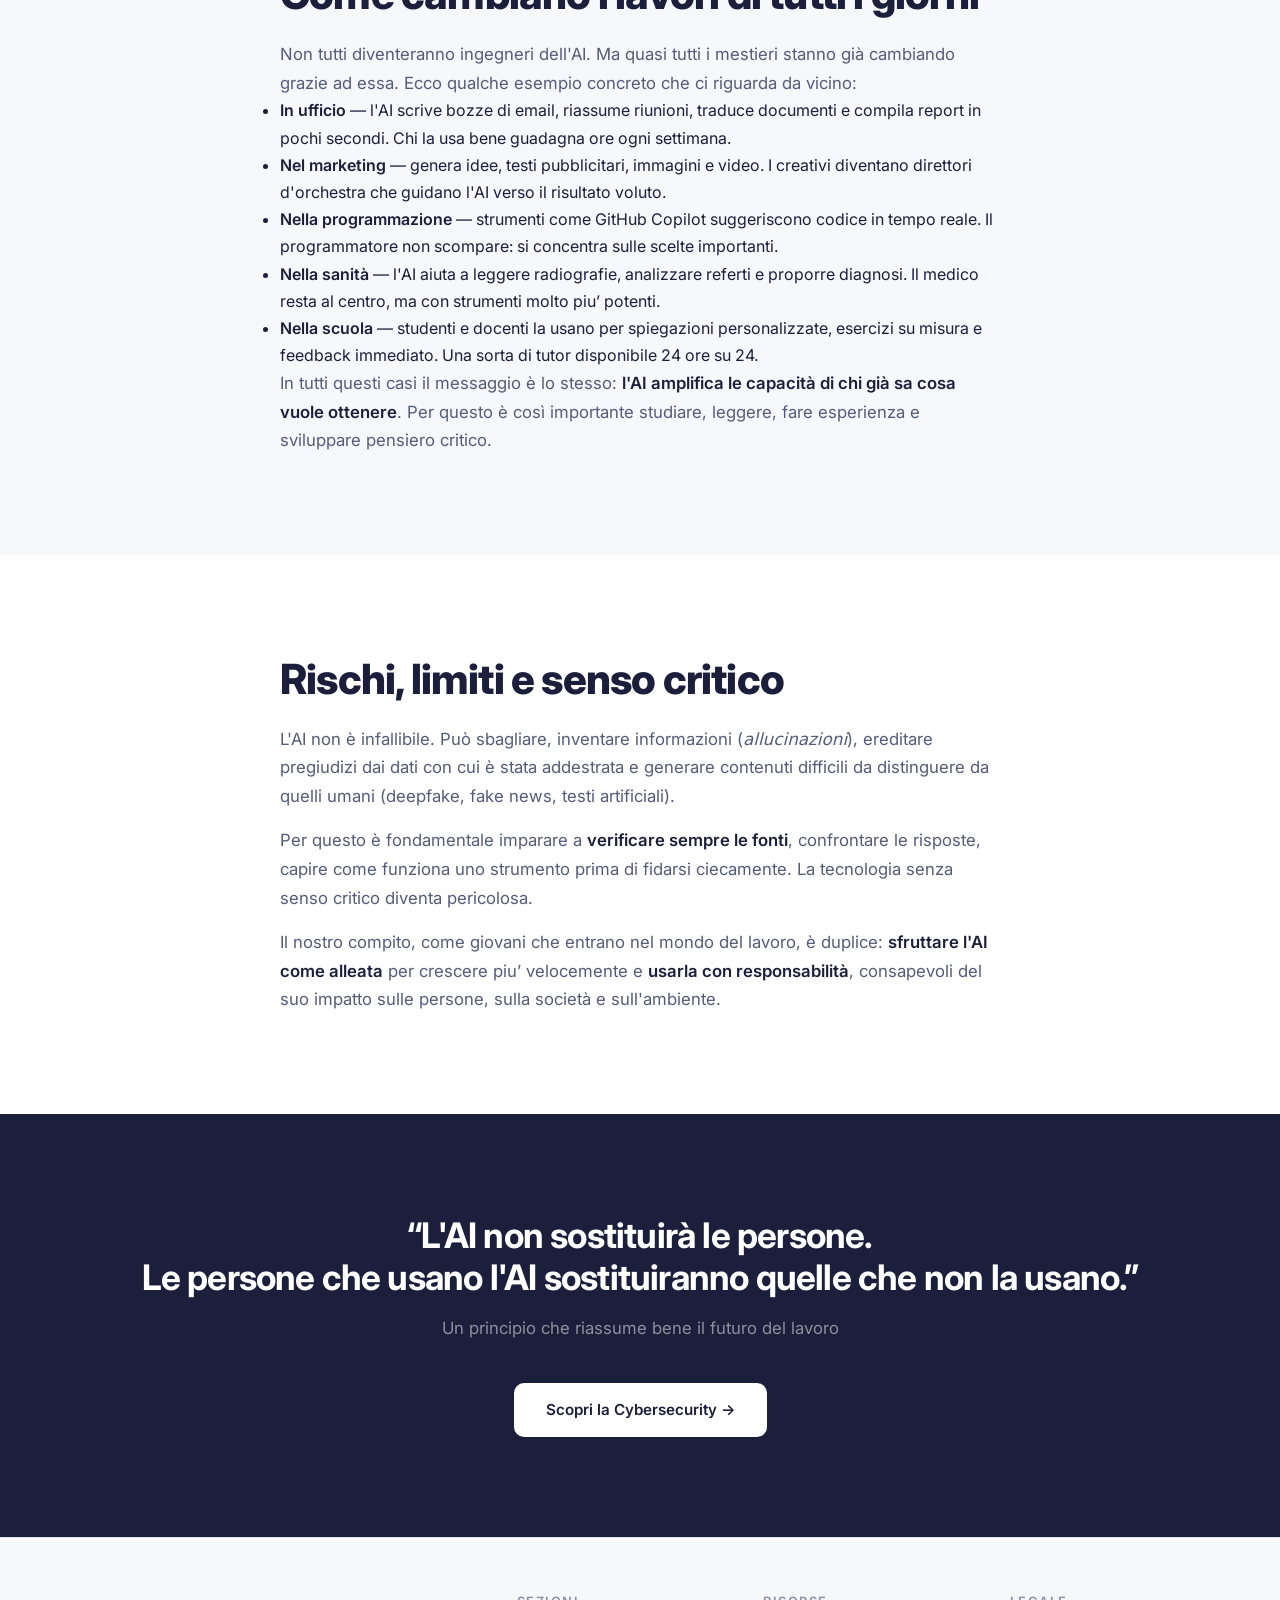
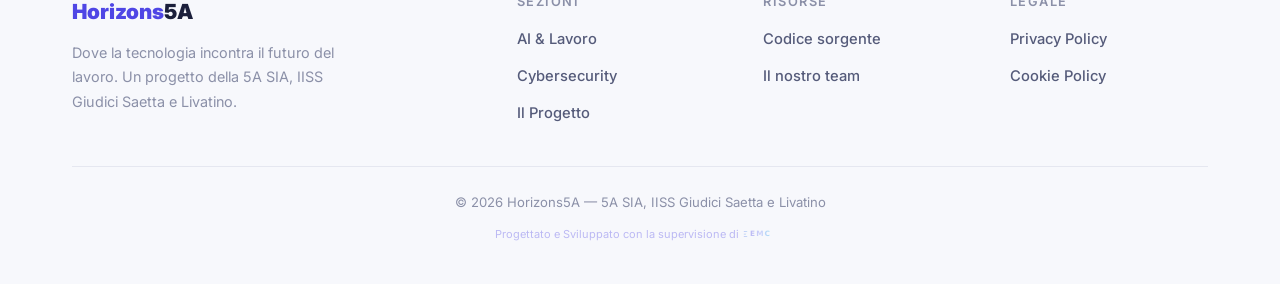
==== commit b754eb00: "Contenuti completi per AI & Lavoro e Cybersecurity AI & Lavoro: - Introduzione all'era dell'AI gener" ====
--- a/pages/ai-lavoro.html
+++ b/pages/ai-lavoro.html
@@ -42,17 +42,103 @@
         <div class="container">
             <div class="content-block fade-in">
                 <h2>L'era dell'AI generativa</h2>
-                <p>Contenuto in arrivo. Gli alunni approfondiranno: ChatGPT, Claude, Gemini, Midjourney e come questi strumenti stanno cambiando il modo di lavorare in ufficio, nella creativita' e nella programmazione.</p>
-                <p>Temi da trattare: prompt engineering, automazione dei processi ripetitivi, AI come copilota (non sostituto), nuove figure professionali (AI Trainer, Prompt Engineer, AI Ethics Officer).</p>
+                <p>Nel giro di pochissimi anni l'intelligenza artificiale generativa &egrave; passata dai laboratori di ricerca alle scrivanie di milioni di persone. Strumenti come <strong>ChatGPT</strong>, <strong>Claude</strong>, <strong>Gemini</strong>, <strong>Copilot</strong> e <strong>Midjourney</strong> sono oggi parte della quotidianit&agrave; di studenti, professionisti e aziende di ogni dimensione.</p>
+                <p>La vera rivoluzione non sta nell'idea che le macchine ci sostituiranno, ma nel fatto che <strong>chi sa usarle bene lavora meglio, piu&rsquo; velocemente e con risultati piu&rsquo; creativi</strong>. L'AI non &egrave; un nemico da temere: &egrave; un collaboratore silenzioso che aiuta a scrivere, programmare, analizzare dati, progettare, tradurre e studiare.</p>
+                <p>Per noi studenti significa una cosa sola: <strong>imparare a dialogare con l'AI &egrave; gi&agrave; oggi una competenza richiesta</strong>, come un tempo lo era saper usare il computer o conoscere l'inglese.</p>
             </div>
         </div>
     </section>
 
     <section style="background: var(--bg-secondary);">
         <div class="container">
+            <div class="section-header fade-in">
+                <span class="section-tag">Numeri del cambiamento</span>
+                <h2>L'AI nel mondo del lavoro</h2>
+                <p>Alcuni dati che aiutano a capire la velocit&agrave; della trasformazione in corso.</p>
+            </div>
+
+            <div class="stats-grid">
+                <div class="stat-item fade-in">
+                    <h3 data-count="85" data-suffix="%">0%</h3>
+                    <p>delle aziende user&agrave; AI entro il 2027 (World Economic Forum)</p>
+                </div>
+                <div class="stat-item fade-in fade-in-delay-1">
+                    <h3 data-count="40" data-suffix="%">0%</h3>
+                    <p>dei lavori sar&agrave; trasformato dall'automazione intelligente</p>
+                </div>
+                <div class="stat-item fade-in fade-in-delay-2">
+                    <h3 data-count="69" data-suffix="M">0M</h3>
+                    <p>di nuovi posti di lavoro previsti entro il 2027</p>
+                </div>
+                <div class="stat-item fade-in fade-in-delay-3">
+                    <h3 data-count="92" data-suffix="%">0%</h3>
+                    <p>degli sviluppatori usa gi&agrave; strumenti AI quotidianamente</p>
+                </div>
+            </div>
+        </div>
+    </section>
+
+    <section>
+        <div class="container">
+            <div class="section-header fade-in">
+                <span class="section-tag">Nuove professioni</span>
+                <h2>I lavori che prima non esistevano</h2>
+                <p>L'AI sta creando figure professionali che fino a pochi anni fa erano pura fantascienza. Eccone alcune gi&agrave; molto richieste.</p>
+            </div>
+
+            <div class="features-grid">
+                <div class="feature-card fade-in">
+                    <div class="feature-icon">&#128172;</div>
+                    <h3>Prompt Engineer</h3>
+                    <p>Progetta istruzioni efficaci per far lavorare al meglio i modelli AI. Una nuova forma di linguaggio, a met&agrave; tra scrittura e programmazione.</p>
+                </div>
+
+                <div class="feature-card fade-in fade-in-delay-1">
+                    <div class="feature-icon">&#129504;</div>
+                    <h3>AI Trainer</h3>
+                    <p>Addestra, corregge e affina i modelli fornendo esempi di qualit&agrave;. &Egrave; grazie a queste persone se le AI diventano ogni giorno piu&rsquo; precise.</p>
+                </div>
+
+                <div class="feature-card fade-in fade-in-delay-2">
+                    <div class="feature-icon">&#9878;&#65039;</div>
+                    <h3>AI Ethics Officer</h3>
+                    <p>Vigila affinch&eacute; l'AI venga usata in modo corretto, trasparente e senza discriminazioni. Un ruolo che unisce tecnologia, diritto e filosofia.</p>
+                </div>
+
+                <div class="feature-card fade-in">
+                    <div class="feature-icon">&#128202;</div>
+                    <h3>Data Scientist</h3>
+                    <p>Trasforma grandi quantit&agrave; di dati in decisioni intelligenti. &Egrave; tra i profili piu&rsquo; richiesti e meglio pagati del mercato tech.</p>
+                </div>
+
+                <div class="feature-card fade-in fade-in-delay-1">
+                    <div class="feature-icon">&#129302;</div>
+                    <h3>Machine Learning Engineer</h3>
+                    <p>Costruisce e mette in produzione i sistemi di AI. &Egrave; il ponte tra la ricerca e le applicazioni reali che usiamo ogni giorno.</p>
+                </div>
+
+                <div class="feature-card fade-in fade-in-delay-2">
+                    <div class="feature-icon">&#128187;</div>
+                    <h3>AI Product Manager</h3>
+                    <p>Decide quali funzionalit&agrave; AI integrare in un prodotto, con quale obiettivo e per quale utente. Un mix di strategia, tecnica e creativit&agrave;.</p>
+                </div>
+            </div>
+        </div>
+    </section>
+
+    <section style="background: var(--bg-secondary);">
+        <div class="container">
             <div class="content-block fade-in">
-                <h2>Professioni emergenti</h2>
-                <p>Contenuto in arrivo. Tabella comparativa delle nuove figure professionali legate all'AI, con competenze richieste e stipendi medi.</p>
+                <h2>Come cambiano i lavori di tutti i giorni</h2>
+                <p>Non tutti diventeranno ingegneri dell'AI. Ma quasi tutti i mestieri stanno gi&agrave; cambiando grazie ad essa. Ecco qualche esempio concreto che ci riguarda da vicino:</p>
+                <ul>
+                    <li><strong>In ufficio</strong> &mdash; l'AI scrive bozze di email, riassume riunioni, traduce documenti e compila report in pochi secondi. Chi la usa bene guadagna ore ogni settimana.</li>
+                    <li><strong>Nel marketing</strong> &mdash; genera idee, testi pubblicitari, immagini e video. I creativi diventano direttori d'orchestra che guidano l'AI verso il risultato voluto.</li>
+                    <li><strong>Nella programmazione</strong> &mdash; strumenti come GitHub Copilot suggeriscono codice in tempo reale. Il programmatore non scompare: si concentra sulle scelte importanti.</li>
+                    <li><strong>Nella sanit&agrave;</strong> &mdash; l'AI aiuta a leggere radiografie, analizzare referti e proporre diagnosi. Il medico resta al centro, ma con strumenti molto piu&rsquo; potenti.</li>
+                    <li><strong>Nella scuola</strong> &mdash; studenti e docenti la usano per spiegazioni personalizzate, esercizi su misura e feedback immediato. Una sorta di tutor disponibile 24 ore su 24.</li>
+                </ul>
+                <p>In tutti questi casi il messaggio &egrave; lo stesso: <strong>l'AI amplifica le capacit&agrave; di chi gi&agrave; sa cosa vuole ottenere</strong>. Per questo &egrave; cos&igrave; importante studiare, leggere, fare esperienza e sviluppare pensiero critico.</p>
             </div>
         </div>
     </section>
@@ -60,8 +146,20 @@
     <section>
         <div class="container">
             <div class="content-block fade-in">
-                <h2>AI e il futuro della scuola</h2>
-                <p>Contenuto in arrivo. Come l'AI sta entrando nella didattica: strumenti per studenti e docenti, rischi e opportunita'.</p>
+                <h2>Rischi, limiti e senso critico</h2>
+                <p>L'AI non &egrave; infallibile. Pu&ograve; sbagliare, inventare informazioni (<em>allucinazioni</em>), ereditare pregiudizi dai dati con cui &egrave; stata addestrata e generare contenuti difficili da distinguere da quelli umani (deepfake, fake news, testi artificiali).</p>
+                <p>Per questo &egrave; fondamentale imparare a <strong>verificare sempre le fonti</strong>, confrontare le risposte, capire come funziona uno strumento prima di fidarsi ciecamente. La tecnologia senza senso critico diventa pericolosa.</p>
+                <p>Il nostro compito, come giovani che entrano nel mondo del lavoro, &egrave; duplice: <strong>sfruttare l'AI come alleata</strong> per crescere piu&rsquo; velocemente e <strong>usarla con responsabilit&agrave;</strong>, consapevoli del suo impatto sulle persone, sulla societ&agrave; e sull'ambiente.</p>
+            </div>
+        </div>
+    </section>
+
+    <section class="cta-section">
+        <div class="container">
+            <div class="fade-in">
+                <h2>&ldquo;L'AI non sostituir&agrave; le persone.<br>Le persone che usano l'AI sostituiranno quelle che non la usano.&rdquo;</h2>
+                <p>Un principio che riassume bene il futuro del lavoro</p>
+                <a href="cybersecurity.html" class="btn btn-primary">Scopri la Cybersecurity &rarr;</a>
             </div>
         </div>
     </section>
--- a/css/style.css
+++ b/css/style.css
@@ -757,6 +757,8 @@
 
 .supervisor-info {
     text-align: left;
+    flex: 1;
+    min-width: 0;
 }
 
 .supervisor-info h3 {
@@ -778,7 +780,9 @@
     font-size: 0.95rem;
     color: var(--text-secondary);
     line-height: 1.7;
-    max-width: 540px;
+    text-align: justify;
+    hyphens: auto;
+    -webkit-hyphens: auto;
 }
 
 .supervisor-links {
@@ -1127,3 +1131,211 @@
         grid-template-columns: 1fr;
     }
 }
+
+/* ============================================================
+   Teacher Message
+   ============================================================ */
+.teacher-message {
+    max-width: 820px;
+    margin: 0 auto;
+    background: var(--bg-card);
+    border: 1px solid var(--border);
+    border-radius: var(--radius);
+    padding: 56px 56px 40px;
+    position: relative;
+    box-shadow: var(--shadow-md);
+}
+
+.teacher-message::before {
+    content: '\201C';
+    position: absolute;
+    top: -12px;
+    left: 32px;
+    font-size: 7rem;
+    line-height: 1;
+    font-family: Georgia, 'Times New Roman', serif;
+    background: var(--gradient);
+    -webkit-background-clip: text;
+    background-clip: text;
+    -webkit-text-fill-color: transparent;
+    font-weight: 700;
+    pointer-events: none;
+}
+
+.teacher-message p {
+    font-size: 1.05rem;
+    line-height: 1.8;
+    color: var(--text-secondary);
+    margin-bottom: 18px;
+}
+
+.teacher-message p:last-of-type {
+    margin-bottom: 32px;
+}
+
+.teacher-message-signature {
+    display: flex;
+    align-items: center;
+    gap: 16px;
+    padding-top: 24px;
+    border-top: 1px solid var(--border);
+}
+
+.teacher-message-signature img {
+    width: 56px;
+    height: 56px;
+    border-radius: 50%;
+    object-fit: cover;
+    object-position: center top;
+    border: 2px solid var(--border);
+    flex-shrink: 0;
+}
+
+.teacher-message-signature .sig-name {
+    font-weight: 700;
+    color: var(--text-primary);
+    font-size: 1rem;
+}
+
+.teacher-message-signature .sig-role {
+    font-size: 0.82rem;
+    color: var(--accent);
+    font-weight: 600;
+    text-transform: uppercase;
+    letter-spacing: 0.5px;
+    margin-top: 2px;
+}
+
+@media (max-width: 640px) {
+    .teacher-message {
+        padding: 48px 28px 32px;
+    }
+    .teacher-message::before {
+        font-size: 5rem;
+        left: 20px;
+    }
+    .teacher-message p {
+        font-size: 0.98rem;
+        line-height: 1.75;
+    }
+}
+
+/* ============================================================
+   Team Carousel
+   ============================================================ */
+.team-carousel {
+    position: relative;
+    max-width: 1100px;
+    margin: 0 auto;
+    padding: 0 56px;
+}
+
+.team-carousel-viewport {
+    overflow: hidden;
+    padding: 12px 2px 20px;
+}
+
+.team-carousel-track {
+    display: flex;
+    gap: 28px;
+    transition: transform 0.55s cubic-bezier(0.25, 0.8, 0.25, 1);
+    will-change: transform;
+}
+
+.team-carousel-track .team-member {
+    flex: 0 0 calc((100% - 56px) / 3);
+    min-width: 0;
+}
+
+.team-carousel-btn {
+    position: absolute;
+    top: calc(50% - 22px);
+    transform: translateY(-50%);
+    width: 48px;
+    height: 48px;
+    border-radius: 50%;
+    border: 1px solid var(--border);
+    background: var(--bg-card);
+    color: var(--text-primary);
+    font-size: 1.5rem;
+    font-weight: 600;
+    line-height: 1;
+    cursor: pointer;
+    z-index: 5;
+    display: flex;
+    align-items: center;
+    justify-content: center;
+    transition: all 0.25s ease;
+    box-shadow: var(--shadow-md);
+    padding: 0;
+}
+
+.team-carousel-btn:hover:not(:disabled) {
+    background: var(--accent);
+    color: #fff;
+    border-color: var(--accent);
+    transform: translateY(-50%) scale(1.05);
+}
+
+.team-carousel-btn:disabled {
+    opacity: 0.3;
+    cursor: default;
+}
+
+.team-carousel-prev {
+    left: 0;
+}
+
+.team-carousel-next {
+    right: 0;
+}
+
+.team-carousel-dots {
+    display: flex;
+    justify-content: center;
+    gap: 10px;
+    margin-top: 24px;
+}
+
+.team-carousel-dot {
+    width: 10px;
+    height: 10px;
+    border-radius: 50%;
+    border: none;
+    background: var(--border);
+    cursor: pointer;
+    transition: all 0.25s ease;
+    padding: 0;
+}
+
+.team-carousel-dot:hover {
+    background: var(--text-muted);
+}
+
+.team-carousel-dot.active {
+    background: var(--accent);
+    transform: scale(1.35);
+}
+
+@media (max-width: 968px) {
+    .team-carousel {
+        padding: 0 48px;
+    }
+    .team-carousel-track .team-member {
+        flex: 0 0 calc((100% - 28px) / 2);
+    }
+}
+
+@media (max-width: 640px) {
+    .team-carousel {
+        padding: 0 44px;
+    }
+    .team-carousel-track .team-member {
+        flex: 0 0 100%;
+    }
+    .team-carousel-btn {
+        width: 40px;
+        height: 40px;
+        font-size: 1.3rem;
+    }
+}
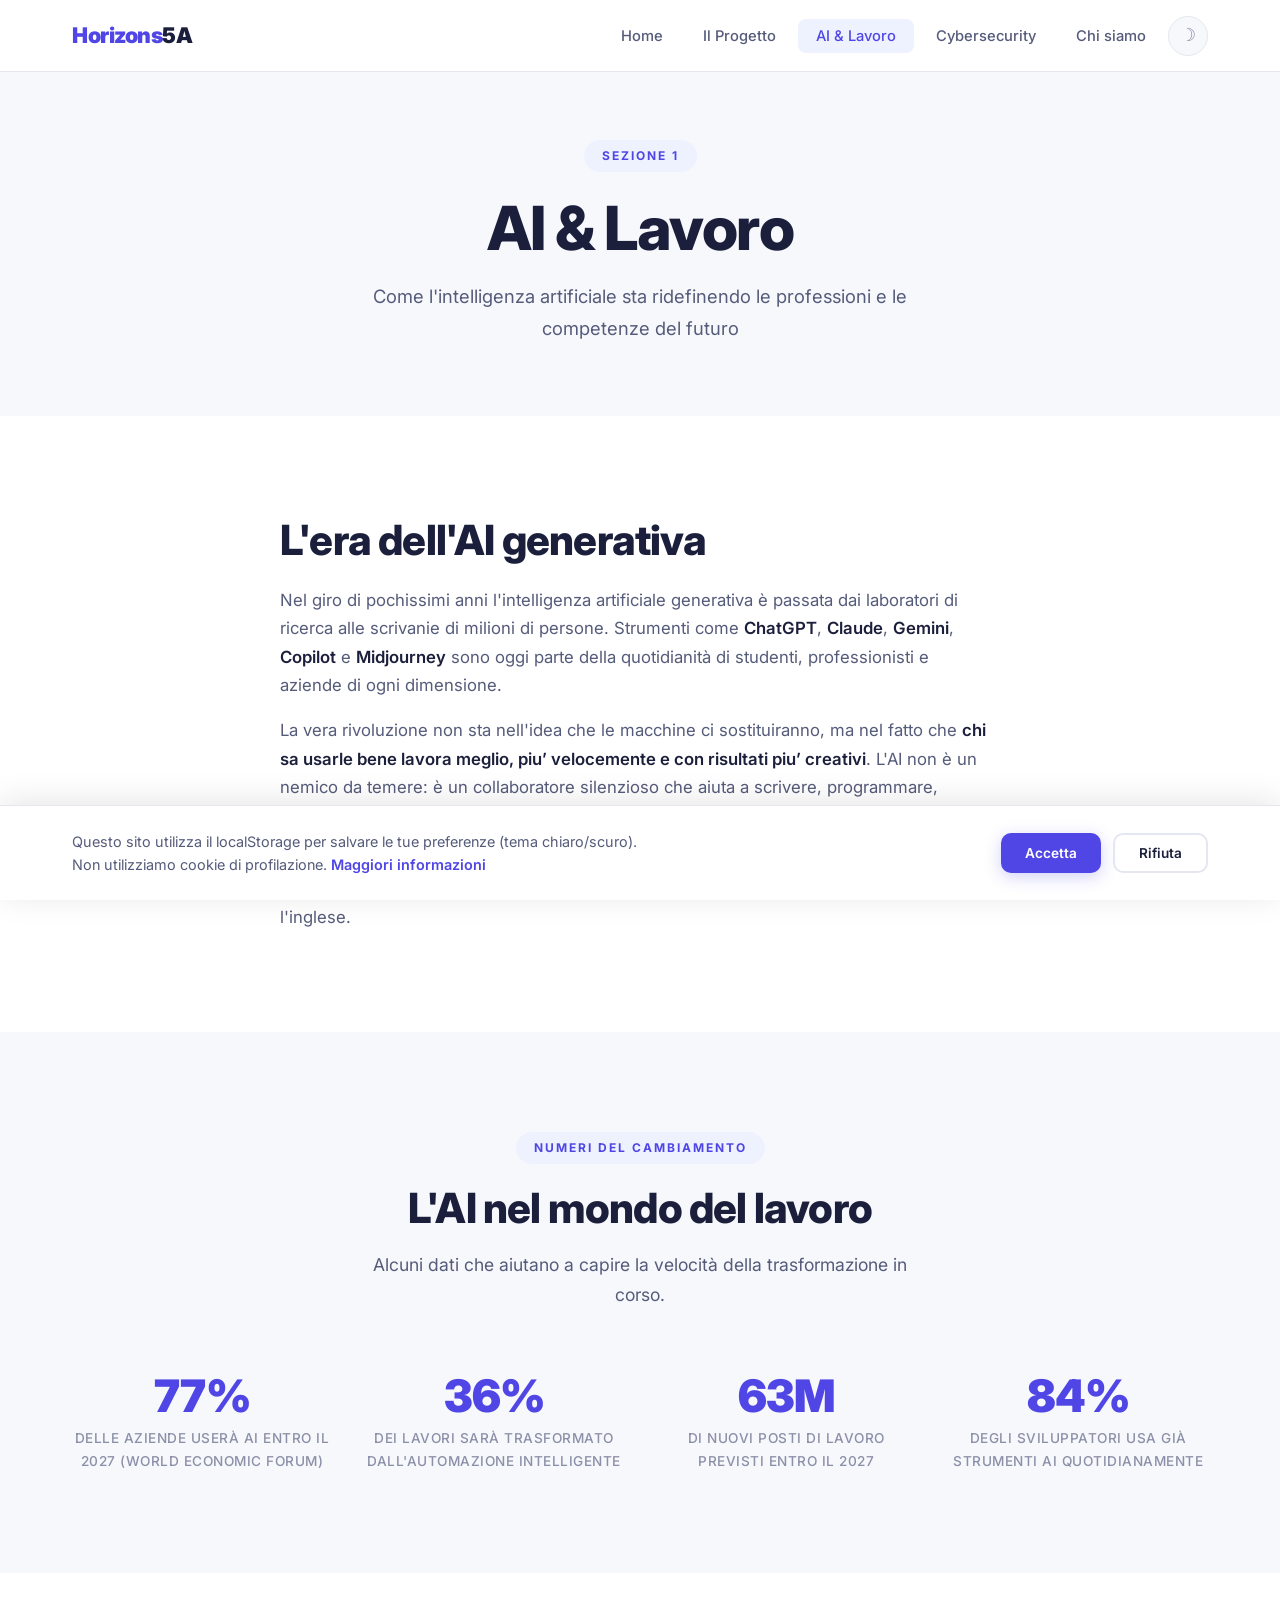
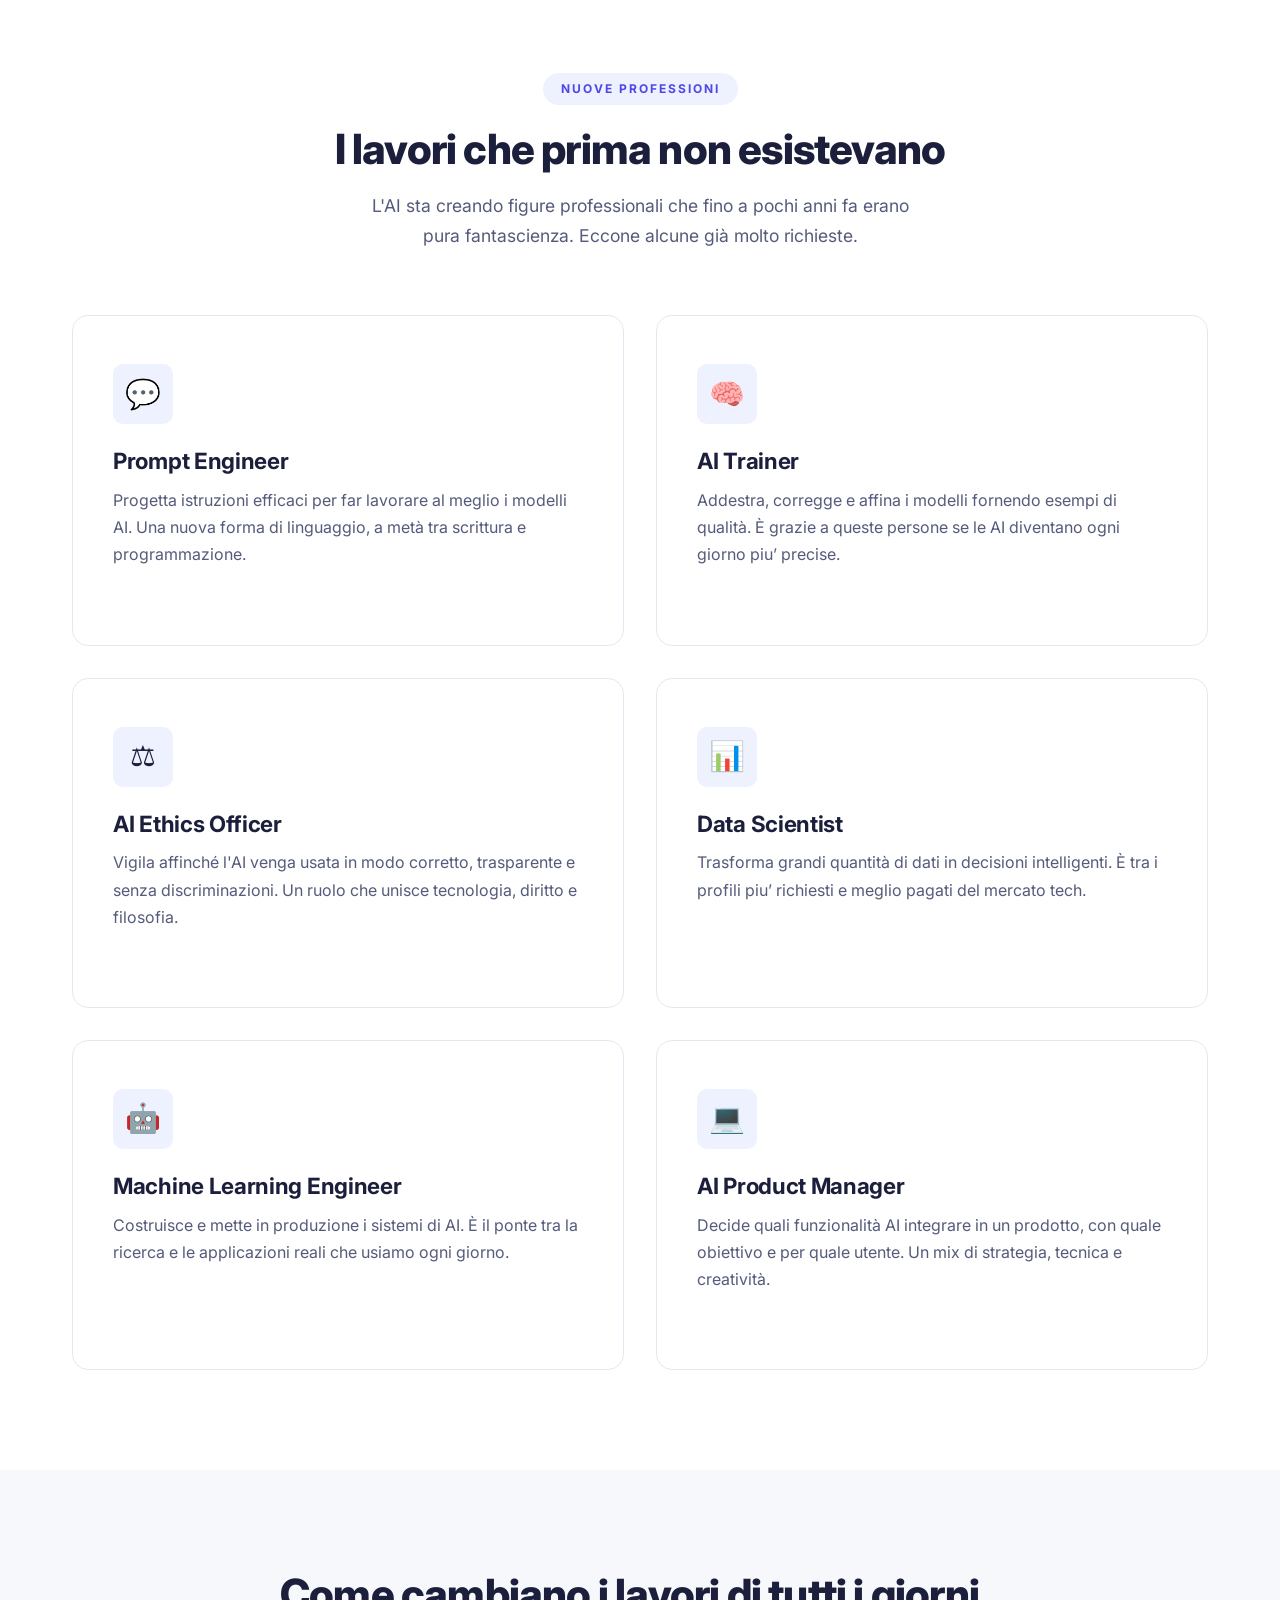
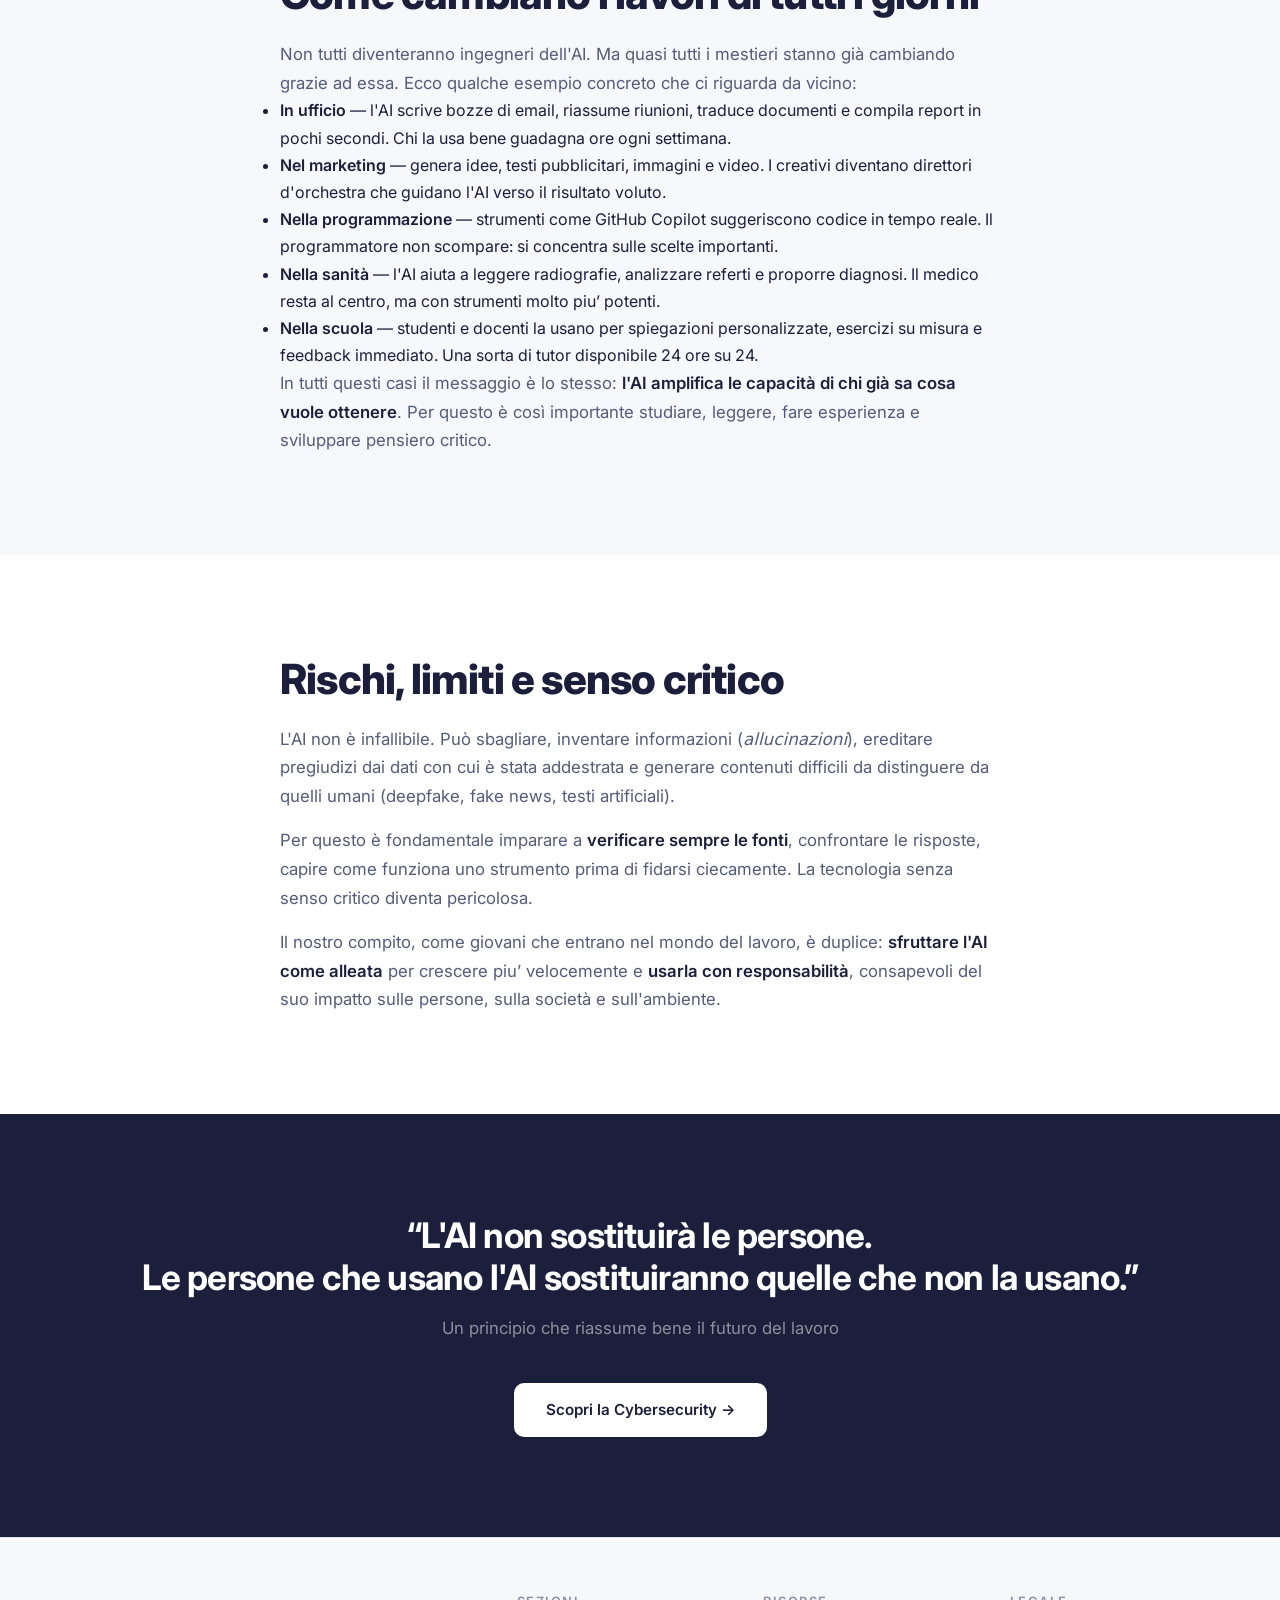
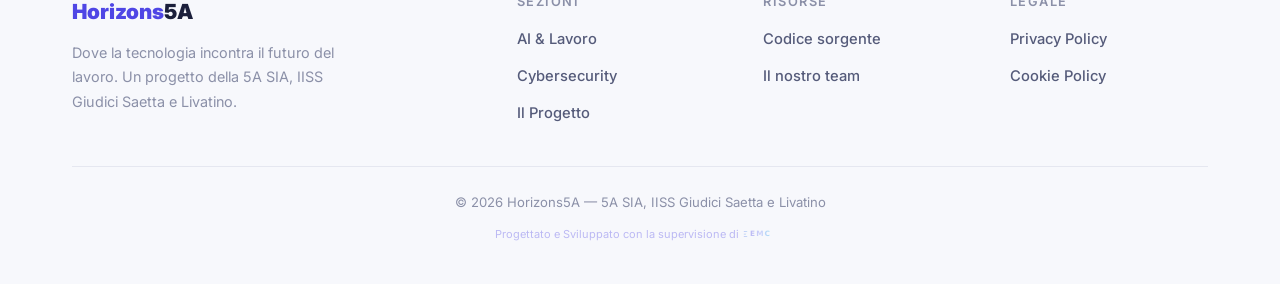
==== commit 5b2ede6d: "Sposta "Il Progetto" subito dopo "Home" nella navbar Nuovo ordine: Home, Il Progetto, AI & Lavoro, C" ====
--- a/pages/ai-lavoro.html
+++ b/pages/ai-lavoro.html
@@ -18,10 +18,10 @@
             <a href="../index.html" class="nav-brand"><span>Horizons</span>5A</a>
             <ul class="nav-links">
                 <li><a href="../index.html">Home</a></li>
+                <li><a href="il-progetto.html">Il Progetto</a></li>
                 <li><a href="ai-lavoro.html">AI & Lavoro</a></li>
                 <li><a href="cybersecurity.html">Cybersecurity</a></li>
                 <li><a href="../index.html#team">Chi siamo</a></li>
-                <li><a href="il-progetto.html">Il Progetto</a></li>
                 <li><button class="theme-toggle" aria-label="Cambia tema"></button></li>
             </ul>
             <button class="nav-hamburger" aria-label="Menu">
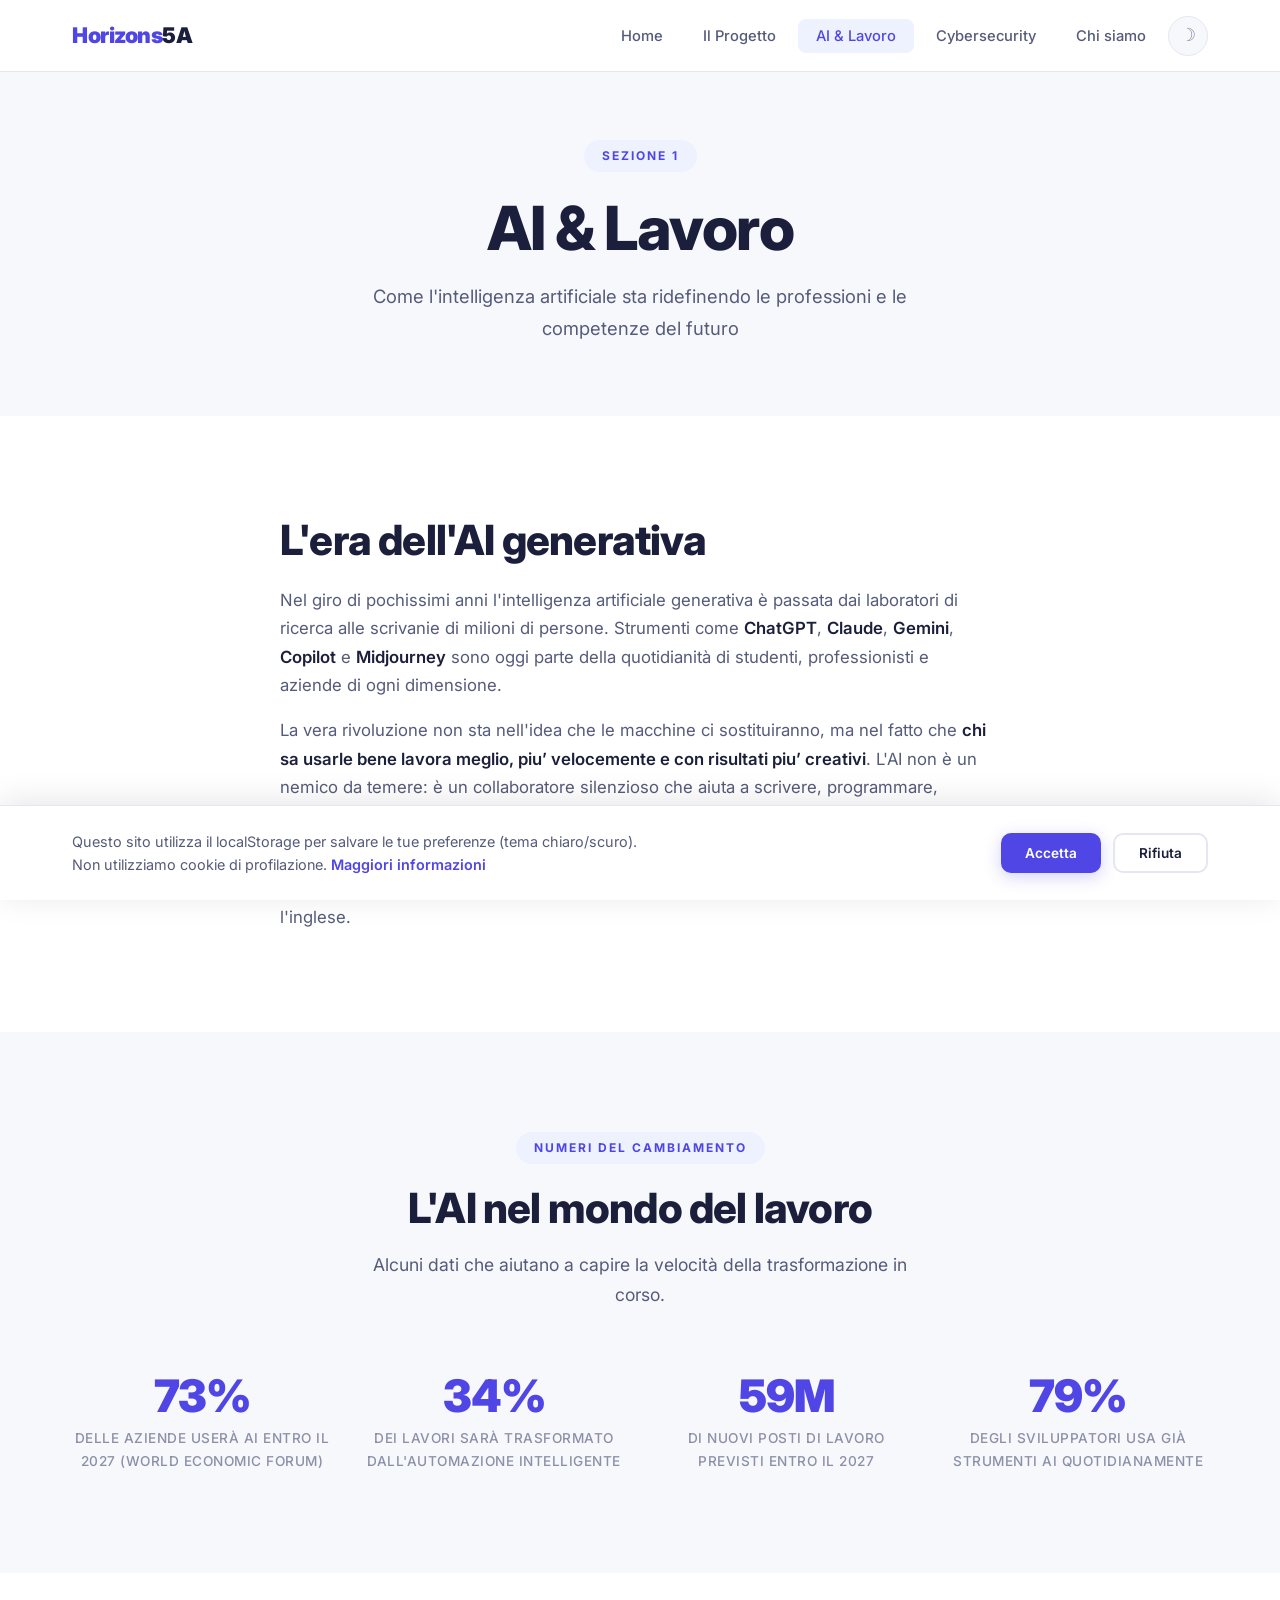
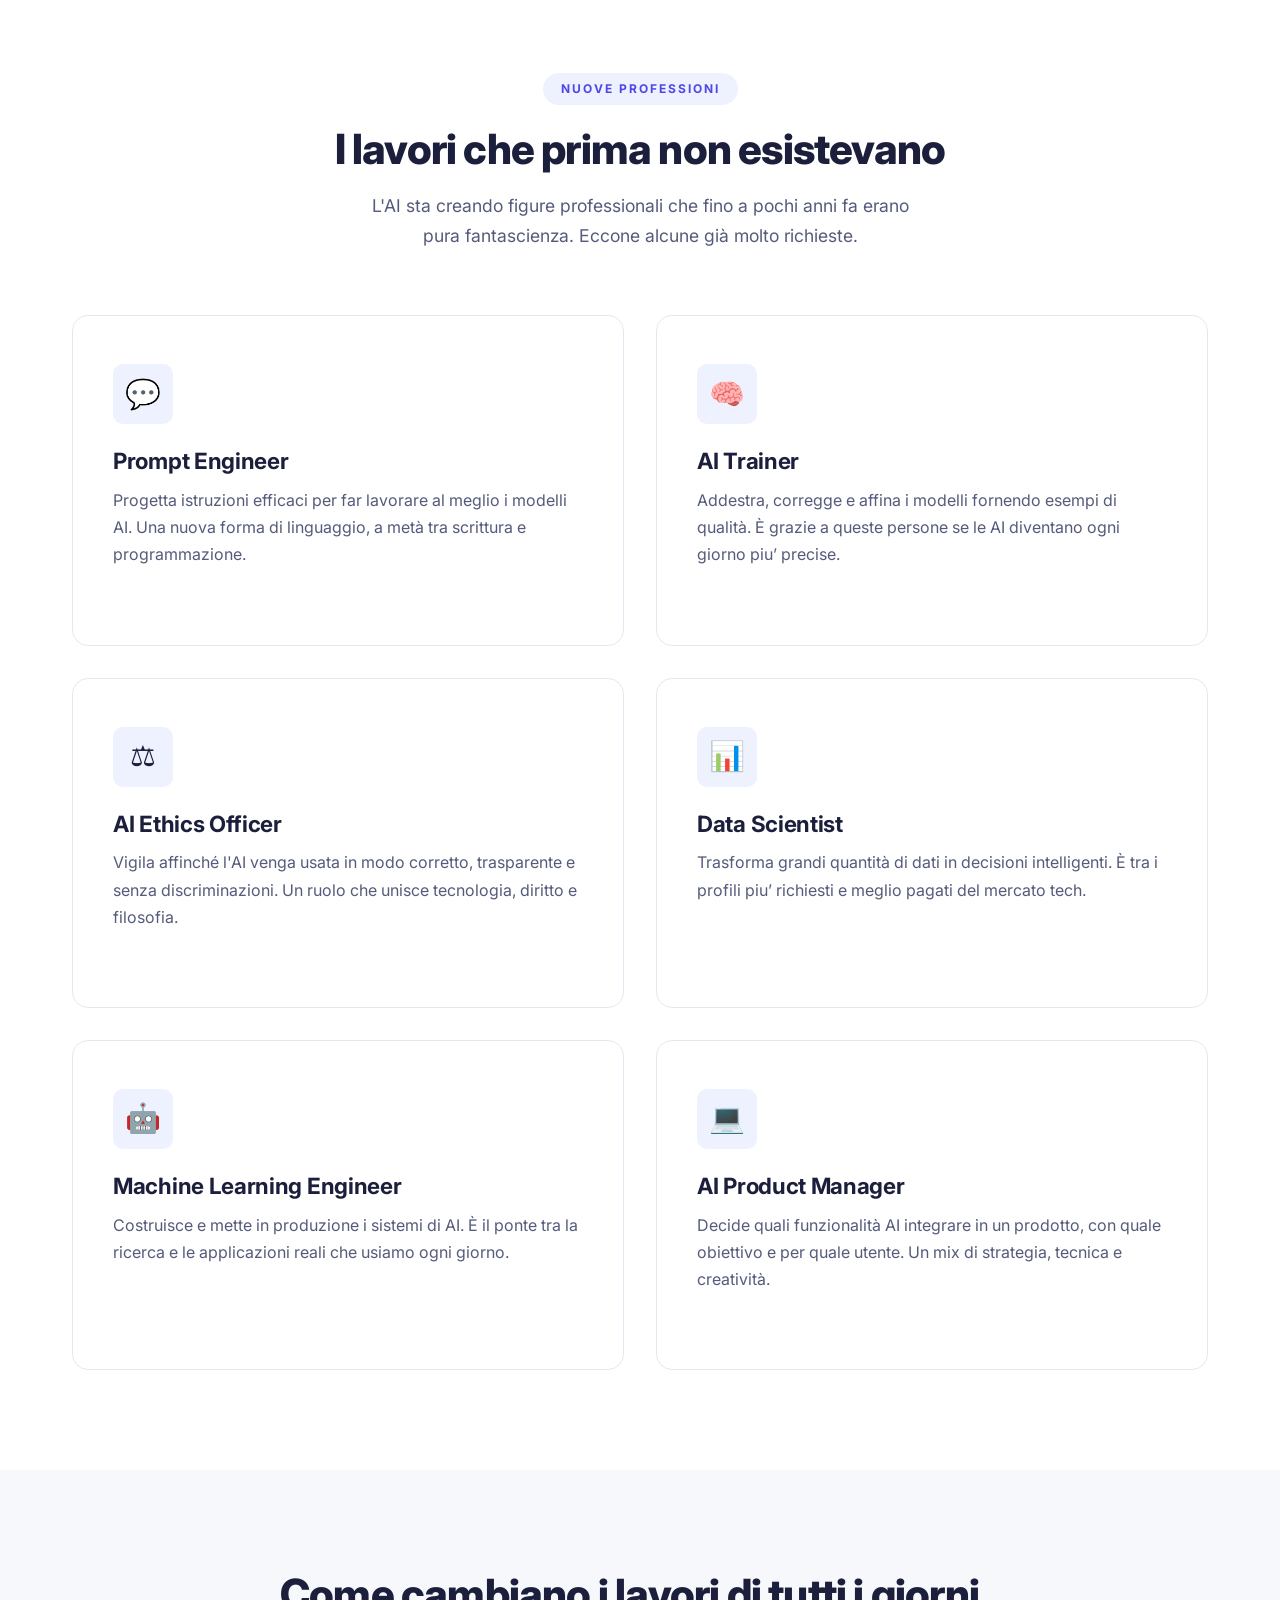
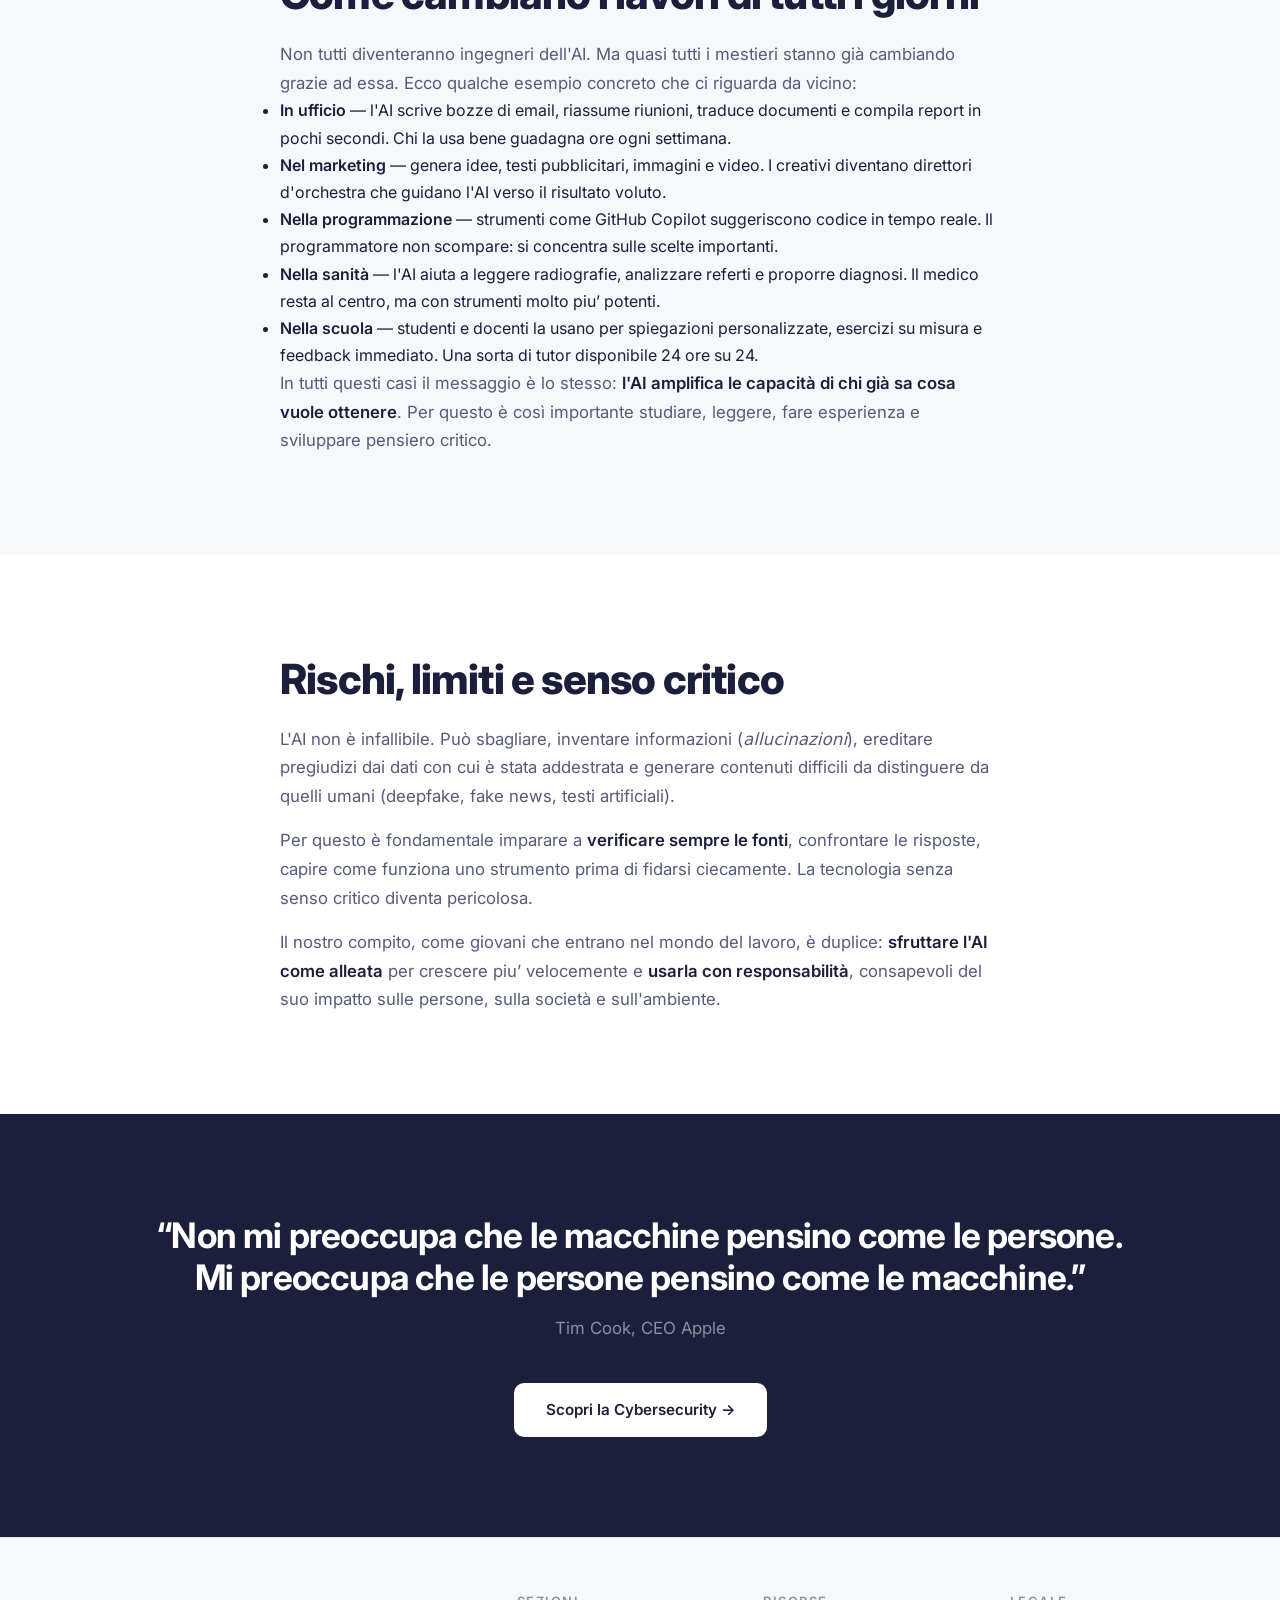
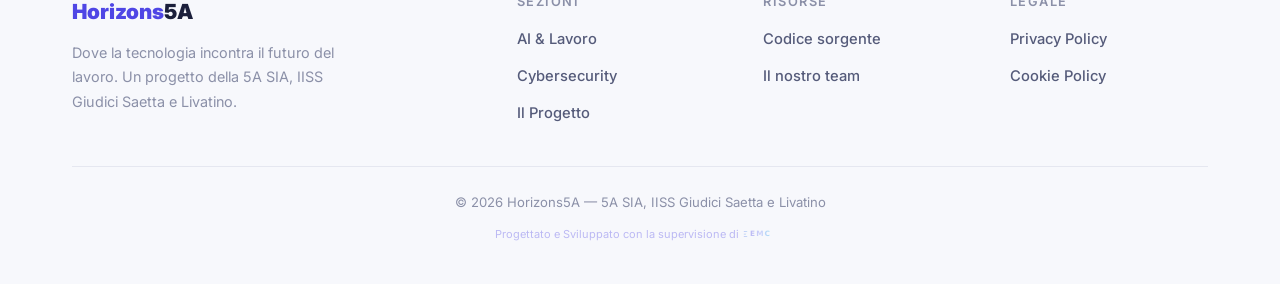
==== commit 08b40956: "Cambiata citazione finale in AI & Lavoro Sostituita la frase sul "rimpiazzo" con una citazione di Ti" ====
--- a/pages/ai-lavoro.html
+++ b/pages/ai-lavoro.html
@@ -157,8 +157,8 @@
     <section class="cta-section">
         <div class="container">
             <div class="fade-in">
-                <h2>&ldquo;L'AI non sostituir&agrave; le persone.<br>Le persone che usano l'AI sostituiranno quelle che non la usano.&rdquo;</h2>
-                <p>Un principio che riassume bene il futuro del lavoro</p>
+                <h2>&ldquo;Non mi preoccupa che le macchine pensino come le persone.<br>Mi preoccupa che le persone pensino come le macchine.&rdquo;</h2>
+                <p>Tim Cook, CEO Apple</p>
                 <a href="cybersecurity.html" class="btn btn-primary">Scopri la Cybersecurity &rarr;</a>
             </div>
         </div>
@@ -183,7 +183,7 @@
                     <h4>Risorse</h4>
                     <ul>
                         <li><a href="https://github.com/EnRiX84/horizons5a" target="_blank" rel="noopener">Codice sorgente</a></li>
-                        <li><a href="il-progetto.html">Il nostro team</a></li>
+                        <li><a href="../index.html#team">Il nostro team</a></li>
                     </ul>
                 </div>
                 <div class="footer-col">
